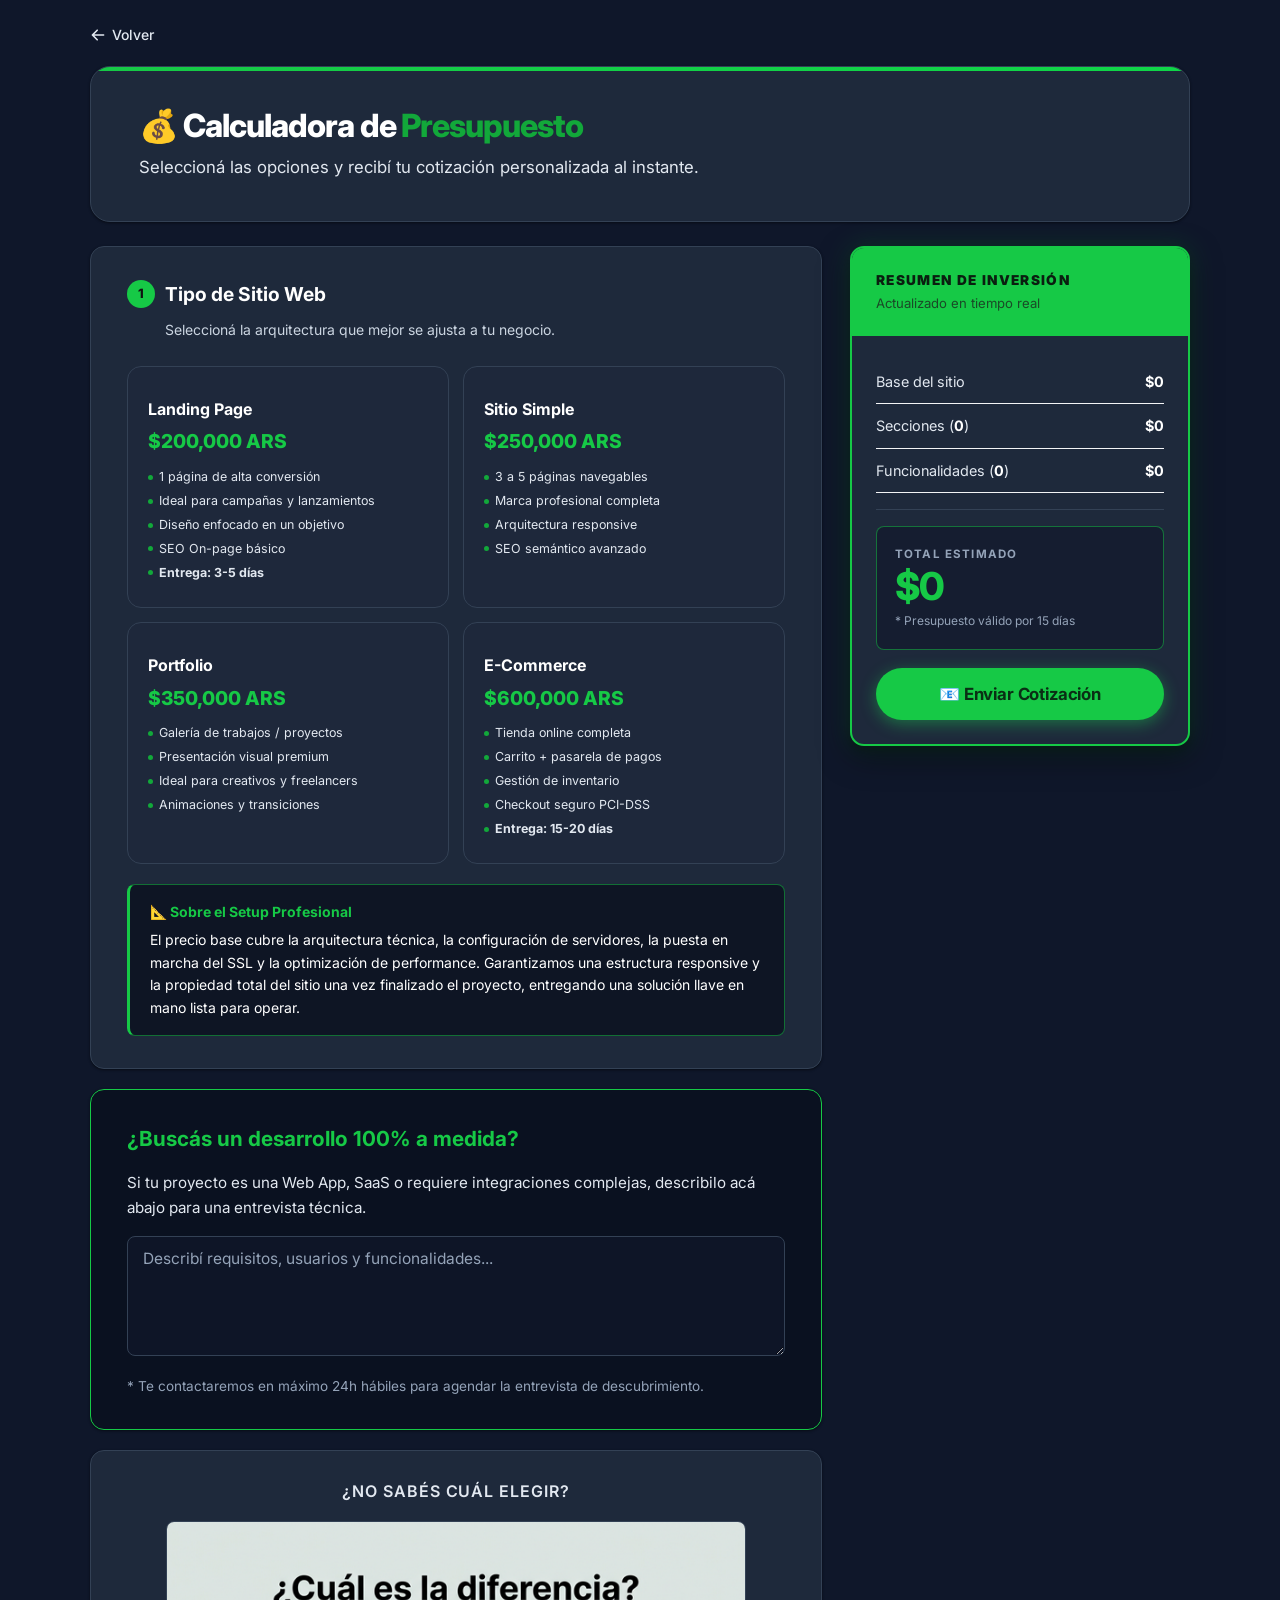
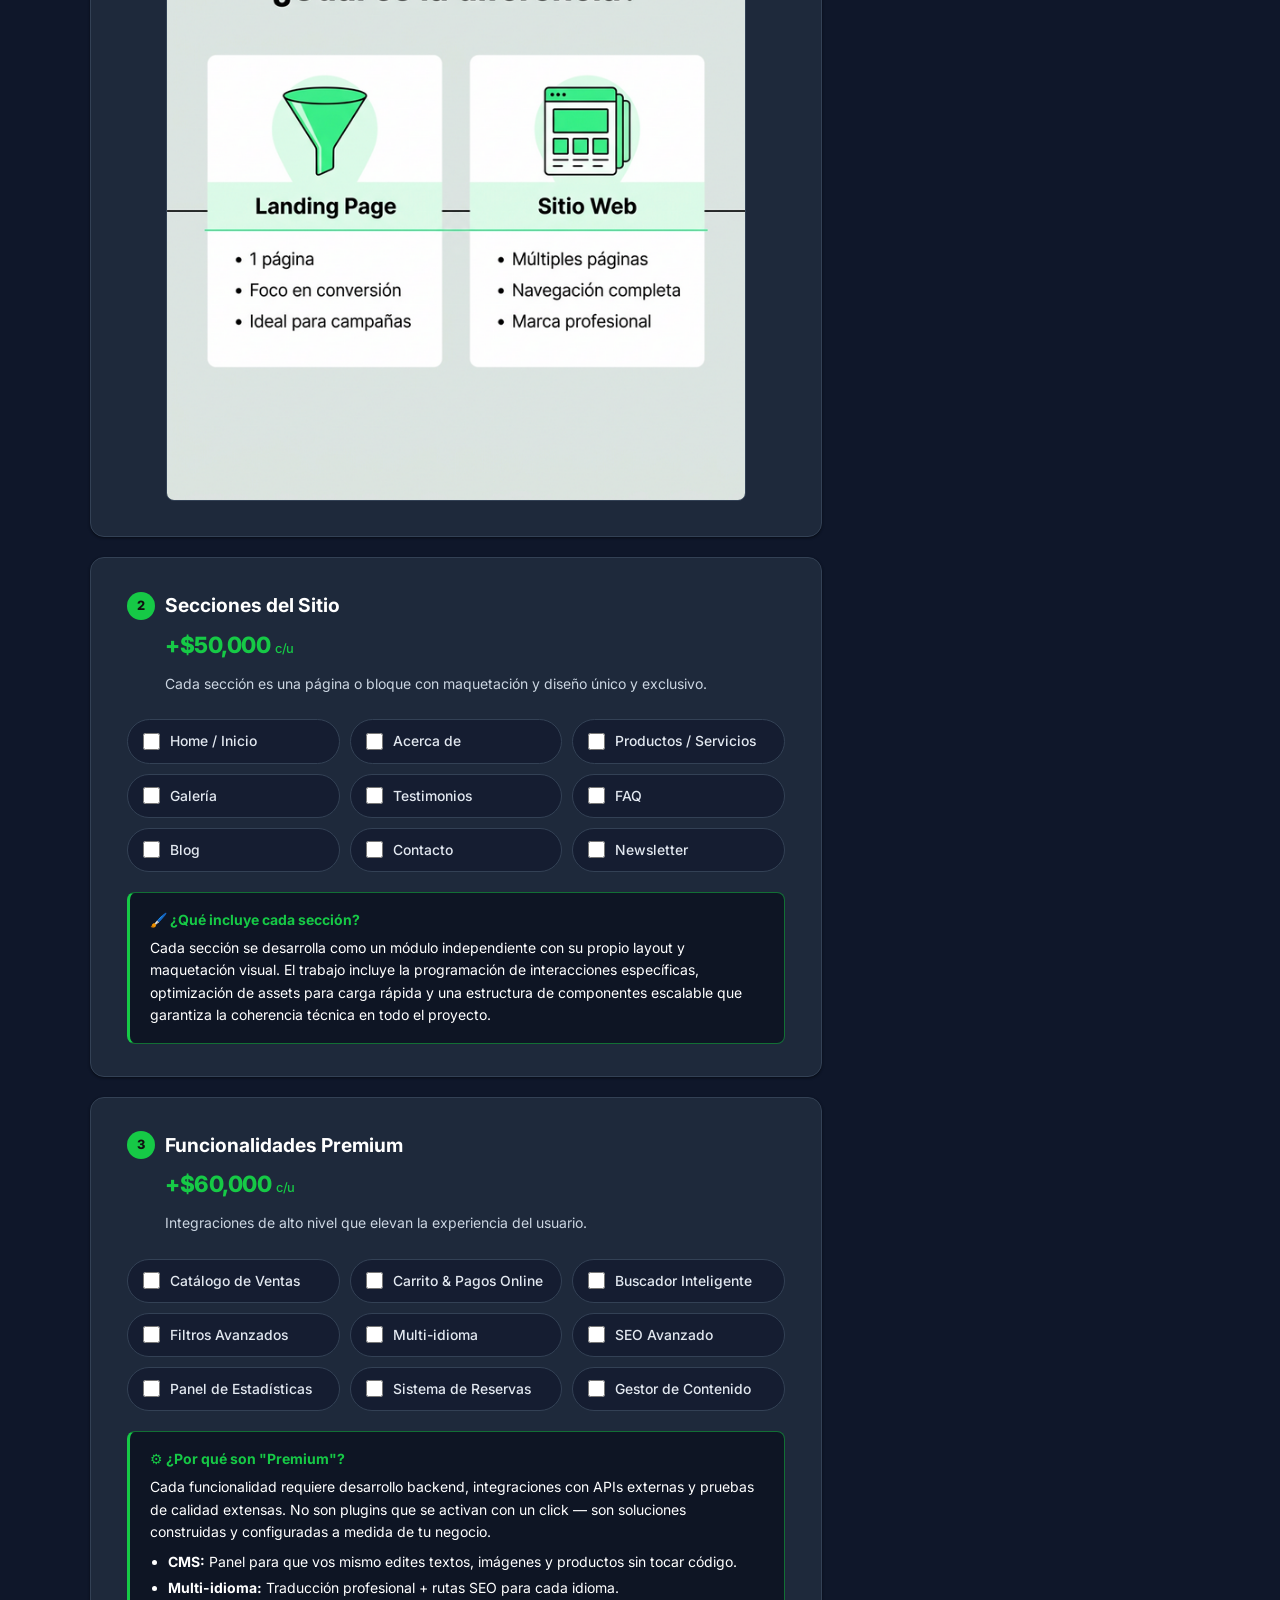
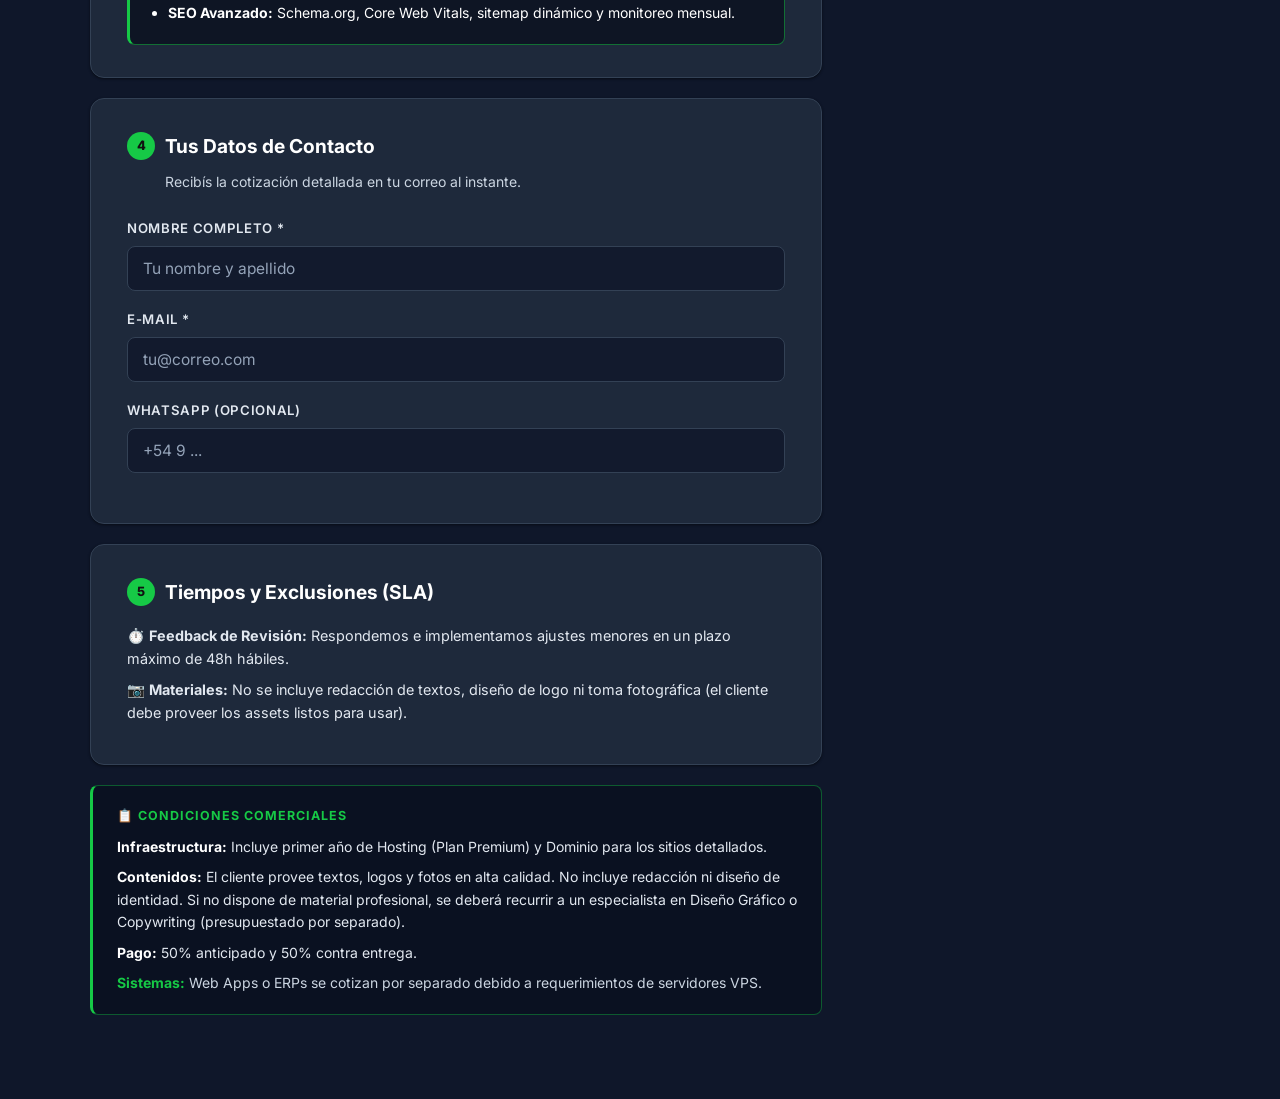
==== presupuestador/index.html @ 70f23b3e "docs: complete technical documentation v2.2.0 - Golden Template Ready" ====
<!DOCTYPE html>
<html lang="es">

<head>
    <meta charset="UTF-8">
    <meta name="viewport" content="width=device-width, initial-scale=1.0">
    <title>Generador de Presupuestos | Sitio Web Profesional</title>
    <meta name="description" content="Obtené una cotización instantánea y transparente para tu sitio web profesional.">
    <!-- Google Fonts: Inter -->
    <link
        href="https://fonts.googleapis.com/css2?family=Inter:ital,wght@0,300;0,400;0,500;0,600;0,700;0,800;1,400&display=swap"
        rel="stylesheet" />
    <style>
        /* ══════════════════════════════════════════
           RESET & VARIABLES
        ══════════════════════════════════════════ */
        *,
        *::before,
        *::after {
            margin: 0;
            padding: 0;
            box-sizing: border-box;
        }

        :root {
            --bg-page: #0f172a;
            --bg-card: #1e293b;
            --bg-input: #0a1120;
            --accent: #16c946;
            --accent-dark: #12a83a;
            --accent-pale: rgba(22, 201, 70, 0.08);
            --accent-border: rgba(22, 201, 70, 0.5);
            --text-primary: #ffffff;
            --text-secondary: #e2e8f0;
            --text-muted: #94a3b8;
            --border: #334155;
            --border-focus: #16c946;
            --shadow-sm: 0 1px 3px rgba(0, 0, 0, 0.3), 0 1px 2px rgba(0, 0, 0, 0.2);
            --shadow-md: 0 4px 12px rgba(0, 0, 0, 0.4), 0 2px 4px rgba(0, 0, 0, 0.2);
            --shadow-lg: 0 10px 30px rgba(0, 0, 0, 0.5), 0 4px 8px rgba(0, 0, 0, 0.3);
            --radius-sm: 8px;
            --radius-md: 14px;
            --radius-lg: 20px;
            --transition: 0.2s ease;
        }

        /* ══════════════════════════════════════════
           BASE
        ══════════════════════════════════════════ */
        html {
            scroll-behavior: smooth;
        }

        body {
            font-family: 'Inter', system-ui, sans-serif;
            background-color: var(--bg-page);
            color: var(--text-primary);
            line-height: 1.6;
            min-height: 100vh;
            -webkit-font-smoothing: antialiased;
        }

        /* ══════════════════════════════════════════
           LAYOUT — Two-column sticky
        ══════════════════════════════════════════ */
        .page-wrapper {
            max-width: 1140px;
            margin: 0 auto;
            padding: 24px 20px 60px;
        }

        .main-grid {
            display: grid;
            grid-template-columns: 1fr 340px;
            gap: 28px;
            align-items: start;
        }

        .left-col {
            min-width: 0;
        }

        .right-col {
            position: sticky;
            top: 24px;
        }

        /* ══════════════════════════════════════════
           BACK LINK
        ══════════════════════════════════════════ */
        .back-link {
            display: inline-flex;
            align-items: center;
            gap: 6px;
            text-decoration: none;
            color: var(--text-secondary);
            font-size: 0.875rem;
            font-weight: 500;
            margin-bottom: 20px;
            transition: color var(--transition);
        }

        .back-link:hover {
            color: var(--text-primary);
        }

        .back-link svg {
            width: 16px;
            height: 16px;
        }

        /* ══════════════════════════════════════════
           PAGE HEADER
        ══════════════════════════════════════════ */
        .page-header {
            background: var(--bg-card);
            border-radius: var(--radius-lg);
            padding: 40px 48px;
            margin-bottom: 24px;
            box-shadow: var(--shadow-sm);
            border: 1px solid var(--border);
            position: relative;
            overflow: hidden;
        }

        .page-header::before {
            content: '';
            position: absolute;
            top: 0;
            left: 0;
            right: 0;
            height: 4px;
            background: linear-gradient(90deg, var(--accent) 0%, #0fd648 100%);
        }

        .page-header h1 {
            font-size: 2rem;
            font-weight: 800;
            color: var(--text-primary);
            letter-spacing: -0.03em;
            line-height: 1.2;
        }

        .page-header h1 span {
            color: var(--accent-dark);
        }

        .page-header p {
            color: var(--text-secondary);
            font-size: 1.05rem;
            margin-top: 8px;
        }

        /* ══════════════════════════════════════════
           CARDS (sections)
        ══════════════════════════════════════════ */
        .card {
            background: var(--bg-card);
            border-radius: var(--radius-md);
            padding: 32px 36px;
            margin-bottom: 20px;
            box-shadow: var(--shadow-sm);
            border: 1px solid var(--border);
        }

        .card-header {
            margin-bottom: 24px;
        }

        .card-header .step-badge {
            display: inline-flex;
            align-items: center;
            justify-content: center;
            width: 28px;
            height: 28px;
            background: var(--accent);
            color: #111;
            font-size: 0.8rem;
            font-weight: 800;
            border-radius: 50%;
            margin-right: 10px;
            flex-shrink: 0;
        }

        .card-header h2 {
            font-size: 1.2rem;
            font-weight: 700;
            color: #ffffff;
            display: flex;
            align-items: center;
            flex-wrap: wrap;
            gap: 0;
        }

        .card-header .subtitle {
            color: #cbd5e1;
            font-size: 0.875rem;
            margin-top: 10px;
            padding-left: 38px;
            font-style: normal;
        }

        /* Precio separado del h2 */
        .price-tag {
            display: block;
            padding-left: 38px;
            margin-top: 6px;
            margin-bottom: 2px;
            font-size: 1.4rem;
            font-weight: 800;
            color: var(--accent);
            letter-spacing: -0.02em;
        }

        /* ══════════════════════════════════════════
           CLARITY BLOCK (info boxes)
        ══════════════════════════════════════════ */
        .clarity-block {
            background: rgba(10, 17, 32, 0.8);
            border: 1px solid var(--accent-border);
            border-left: 3px solid var(--accent);
            border-radius: var(--radius-sm);
            padding: 16px 20px;
            margin-top: 20px;
            font-size: 0.875rem;
            color: #ffffff;
        }

        .clarity-block strong {
            color: var(--accent);
            display: block;
            margin-bottom: 6px;
            font-weight: 700;
        }

        .clarity-block ul {
            margin-top: 8px;
            padding-left: 18px;
        }

        .clarity-block ul li {
            margin-bottom: 3px;
            color: #ffffff;
        }

        .clarity-block ul li strong {
            color: #ffffff;
            display: inline;
        }

        /* ══════════════════════════════════════════
           OPTION CARDS — Tipo de sitio
        ══════════════════════════════════════════ */

        /* Hidden <select> still exists for JS compatibility */
        #tipo_sitio {
            display: none;
        }

        .option-cards-grid {
            display: grid;
            grid-template-columns: repeat(2, 1fr);
            gap: 14px;
        }

        .option-card {
            position: relative;
            border: 1.5px solid var(--border);
            border-radius: var(--radius-md);
            padding: 20px;
            cursor: pointer;
            transition: border-color var(--transition), box-shadow var(--transition), background var(--transition);
            background: rgba(30, 41, 59, 0.8);
            user-select: none;
        }

        .option-card:hover {
            border-color: var(--accent-dark);
            box-shadow: var(--shadow-md);
        }

        .option-card.selected {
            border-color: var(--accent);
            background: var(--accent-pale);
            box-shadow: 0 0 0 4px rgba(27, 250, 87, 0.1);
        }

        .option-card.selected .option-card__check {
            opacity: 1;
            transform: scale(1);
        }

        .option-card__check {
            position: absolute;
            top: 12px;
            right: 12px;
            width: 22px;
            height: 22px;
            background: var(--accent);
            border-radius: 50%;
            display: flex;
            align-items: center;
            justify-content: center;
            opacity: 0;
            transform: scale(0.6);
            transition: opacity var(--transition), transform var(--transition);
        }

        .option-card__check svg {
            width: 13px;
            height: 13px;
            color: #111;
        }

        .option-card__icon {
            font-size: 2rem;
            margin-bottom: 10px;
            line-height: 1;
        }

        .option-card__name {
            font-size: 1rem;
            font-weight: 700;
            color: #ffffff;
            margin-bottom: 4px;
        }

        .option-card__price {
            font-size: 1.2rem;
            font-weight: 800;
            color: var(--accent);
            margin-bottom: 10px;
        }

        .option-card__features {
            list-style: none;
            padding: 0;
        }

        .option-card__features li {
            font-size: 0.78rem;
            color: #e2e8f0;
            display: flex;
            align-items: center;
            gap: 6px;
            margin-bottom: 4px;
        }

        .option-card__features li::before {
            content: '';
            display: inline-block;
            width: 5px;
            height: 5px;
            background: var(--accent-dark);
            border-radius: 50%;
            flex-shrink: 0;
        }

        /* ══════════════════════════════════════════
           DIAGRAM IMAGE
        ══════════════════════════════════════════ */
        .diagram-block {
            background: var(--bg-card);
            border-radius: var(--radius-md);
            padding: 28px 36px;
            margin-bottom: 20px;
            box-shadow: var(--shadow-sm);
            border: 1px solid var(--border);
            text-align: center;
        }

        .diagram-block h3 {
            font-size: 1rem;
            font-weight: 600;
            color: var(--text-secondary);
            text-transform: uppercase;
            letter-spacing: 0.06em;
            margin-bottom: 16px;
        }

        .diagram-block img {
            width: 100%;
            max-width: 580px;
            border-radius: var(--radius-sm);
            border: 1px solid var(--border);
        }

        /* ══════════════════════════════════════════
           PILL CHECKBOXES
        ══════════════════════════════════════════ */
        .pill-grid {
            display: grid;
            grid-template-columns: repeat(3, 1fr);
            gap: 10px;
        }

        .pill-item {
            display: flex;
            align-items: center;
            gap: 10px;
            padding: 12px 15px;
            border: 1.5px solid var(--border);
            border-radius: 50px;
            cursor: pointer;
            transition: border-color var(--transition), background var(--transition), box-shadow var(--transition);
            background: rgba(15, 23, 42, 0.6);
            user-select: none;
        }

        .pill-item:hover {
            border-color: var(--accent-dark);
        }

        .pill-item input[type="checkbox"] {
            width: 17px;
            height: 17px;
            accent-color: var(--accent-dark);
            cursor: pointer;
            flex-shrink: 0;
        }

        .pill-item span {
            font-size: 0.87rem;
            font-weight: 500;
            color: #e2e8f0;
            line-height: 1.3;
        }

        /* Checked state — fluor fill, dark text for contrast */
        .pill-item:has(input:checked) {
            background: var(--accent);
            border-color: var(--accent-dark);
            box-shadow: 0 2px 8px rgba(27, 250, 87, 0.35);
        }

        .pill-item:has(input:checked) span {
            color: #0f172a;
            font-weight: 700;
        }

        /* ══════════════════════════════════════════
           CONTACT FORM
        ══════════════════════════════════════════ */
        .form-group {
            margin-bottom: 18px;
        }

        .form-group label {
            display: block;
            font-size: 0.825rem;
            font-weight: 600;
            color: var(--text-secondary);
            text-transform: uppercase;
            letter-spacing: 0.05em;
            margin-bottom: 7px;
        }

        .form-group input,
        .form-group textarea {
            width: 100%;
            padding: 12px 15px;
            border: 1.5px solid var(--border);
            border-radius: var(--radius-sm);
            font-size: 0.97rem;
            font-family: inherit;
            background: rgba(15, 23, 42, 0.8);
            color: var(--text-primary);
            transition: border-color var(--transition), box-shadow var(--transition);
        }

        .form-group input::placeholder,
        .form-group textarea::placeholder {
            color: var(--text-muted);
        }

        .form-group input:focus,
        .form-group textarea:focus {
            outline: none;
            border-color: var(--border-focus);
            box-shadow: 0 0 0 3px rgba(27, 250, 87, 0.15);
        }

        /* ══════════════════════════════════════════
           INFO BOX — Condiciones comerciales
        ══════════════════════════════════════════ */
        .info-box {
            background: rgba(10, 17, 32, 0.85);
            border: 1px solid rgba(22, 201, 70, 0.4);
            border-left: 3px solid var(--accent);
            border-radius: var(--radius-sm);
            padding: 20px 24px;
            margin-bottom: 24px;
        }

        .info-box__title {
            font-size: 0.78rem;
            font-weight: 700;
            text-transform: uppercase;
            letter-spacing: 0.08em;
            color: var(--accent);
            margin-bottom: 10px;
        }

        .info-box p {
            font-size: 0.875rem;
            color: #e2e8f0;
            line-height: 1.6;
            margin-bottom: 8px;
        }

        .info-box p:last-child {
            margin-bottom: 0;
        }

        .info-box strong {
            color: #ffffff;
        }

        /* ══════════════════════════════════════════
           SUBMIT BUTTON
        ══════════════════════════════════════════ */
        .btn-submit {
            background: var(--accent);
            color: #0a2e14;
            border: none;
            padding: 16px 44px;
            margin: 18px 0 0 0;
            width: 100%;
            justify-content: center;
            font-size: 1.05rem;
            font-weight: 700;
            border-radius: 50px;
            cursor: pointer;
            transition: background var(--transition), transform var(--transition), box-shadow var(--transition);
            display: inline-flex;
            align-items: center;
            gap: 10px;
            font-family: inherit;
            box-shadow: 0 4px 16px rgba(27, 250, 87, 0.35);
            letter-spacing: -0.01em;
        }

        .btn-submit:hover {
            background: var(--accent-dark);
            transform: translateY(-2px);
            box-shadow: 0 8px 24px rgba(27, 250, 87, 0.45);
        }

        .btn-submit:disabled {
            opacity: 0.55;
            cursor: not-allowed;
            transform: none;
        }

        /* ══════════════════════════════════════════
           SPINNER
        ══════════════════════════════════════════ */
        .spinner {
            border: 3px solid rgba(0, 0, 0, 0.08);
            border-top: 3px solid var(--accent-dark);
            border-radius: 50%;
            width: 34px;
            height: 34px;
            animation: spin 0.75s linear infinite;
            margin: 18px auto;
        }

        @keyframes spin {
            to {
                transform: rotate(360deg);
            }
        }

        #loading-spinner {
            text-align: center;
            margin-top: 16px;
            display: none;
        }

        #loading-spinner p {
            color: var(--accent-dark);
            font-weight: 600;
            font-size: 0.9rem;
            margin-top: 8px;
        }

        /* ══════════════════════════════════════════
           STICKY BUDGET SIDEBAR
        ══════════════════════════════════════════ */
        .presupuesto-card {
            background: var(--bg-card);
            border-radius: var(--radius-md);
            border: 2px solid var(--accent);
            box-shadow: 0 0 24px rgba(27, 250, 87, 0.15), var(--shadow-lg);
            overflow: hidden;
        }

        .presupuesto-card__header {
            background: var(--accent);
            padding: 22px 24px;
        }

        .presupuesto-card__header h3 {
            font-size: 0.85rem;
            font-weight: 900;
            text-transform: uppercase;
            letter-spacing: 0.1em;
            color: #0a1f10;
            margin-bottom: 2px;
        }

        .presupuesto-card__header p {
            font-size: 0.82rem;
            color: #1a4a27;
        }

        .presupuesto-card__body {
            padding: 24px;
        }

        .p-row {
            display: flex;
            justify-content: space-between;
            align-items: center;
            padding: 10px 0;
            border-bottom: 1px solid #f3f4f6;
            font-size: 0.9rem;
        }

        .p-row:last-child {
            border-bottom: none;
        }

        .p-row span:first-child {
            color: var(--text-secondary);
        }

        .p-row .value,
        .p-row span:last-child {
            font-weight: 700;
            color: #ffffff;
        }

        .p-separator {
            height: 1px;
            background: var(--border);
            margin: 16px 0;
        }

        /* IVA / subtotal rows — secondary */
        .p-row.secondary {
            opacity: 0.65;
            font-size: 0.82rem;
        }

        /* Total */
        .p-total {
            margin-top: 16px;
            padding: 18px;
            background: rgba(15, 23, 42, 0.6);
            border-radius: var(--radius-sm);
            border: 1.5px solid var(--accent-border);
        }

        .p-total__label {
            font-size: 0.72rem;
            font-weight: 700;
            text-transform: uppercase;
            letter-spacing: 0.1em;
            color: var(--text-muted);
            margin-bottom: 4px;
        }

        .p-total__amount {
            font-size: 2.4rem;
            font-weight: 800;
            color: var(--accent);
            letter-spacing: -0.04em;
            line-height: 1;
        }

        .p-total__amount #total {
            font-size: inherit;
            font-weight: inherit;
            color: inherit;
        }

        .p-total__note {
            font-size: 0.75rem;
            color: var(--text-muted);
            margin-top: 6px;
        }

        /* ══════════════════════════════════════════
           RESPONSIVE
        ══════════════════════════════════════════ */
        @media (max-width: 900px) {
            .main-grid {
                grid-template-columns: 1fr;
            }

            .right-col {
                position: static;
            }
        }

        @media (max-width: 640px) {
            .option-cards-grid {
                grid-template-columns: 1fr;
            }

            .pill-grid {
                grid-template-columns: repeat(2, 1fr);
            }

            .page-header {
                padding: 28px 24px;
            }

            .card {
                padding: 24px 20px;
            }
        }

        @media (max-width: 400px) {
            .pill-grid {
                grid-template-columns: 1fr;
            }
        }
    </style>
</head>

<body>
    <div class="page-wrapper">
        <!-- BACK LINK -->
        <a href="../" class="back-link">
            <svg xmlns="http://www.w3.org/2000/svg" viewBox="0 0 20 20" fill="currentColor">
                <path fill-rule="evenodd"
                    d="M9.707 16.707a1 1 0 01-1.414 0l-6-6a1 1 0 010-1.414l6-6a1 1 0 011.414 1.414L5.414 9H17a1 1 0 110 2H5.414l4.293 4.293a1 1 0 010 1.414z"
                    clip-rule="evenodd" />
            </svg>
            Volver
        </a>

        <!-- PAGE HEADER -->
        <div class="page-header">
            <h1>💰 Calculadora de <span>Presupuesto</span></h1>
            <p>Seleccioná las opciones y recibí tu cotización personalizada al instante.</p>
        </div>

        <div class="main-grid">
            <!-- ══ LEFT COLUMN ══ -->
            <div class="left-col">
                <form id="presupuesto-form">

                    <!-- ─── 1. TIPO DE SITIO ─── -->
                    <div class="card">
                        <div class="card-header">
                            <h2><span class="step-badge">1</span>Tipo de Sitio Web</h2>
                            <p class="subtitle">Seleccioná la arquitectura que mejor se ajusta a tu negocio.</p>
                        </div>

                        <!-- Hidden <select> keep JS working -->
                        <select id="tipo_sitio" name="tipo_sitio" required aria-hidden="true" tabindex="-1"
                            onchange="updatePresupuesto()">
                            <option value=""></option>
                            <option value="landing">Landing Page</option>
                            <option value="simple">Sitio Simple</option>
                            <option value="portfolio">Portfolio</option>
                            <option value="ecommerce">E-Commerce</option>
                        </select>

                        <!-- Visual Option Cards -->
                        <div class="option-cards-grid">

                            <div class="option-card" data-value="landing" onclick="selectOptionCard(this)">
                                <div class="option-card__check">
                                    <svg xmlns="http://www.w3.org/2000/svg" viewBox="0 0 20 20" fill="currentColor">
                                        <path fill-rule="evenodd"
                                            d="M16.707 5.293a1 1 0 00-1.414 0L8 12.586 4.707 9.293a1 1 0 00-1.414 1.414l4 4a1 1 0 001.414 0l8-8a1 1 0 000-1.414z"
                                            clip-rule="evenodd" />
                                    </svg>
                                </div>
                                <div class="option-card__icon"></div>
                                <div class="option-card__name">Landing Page</div>
                                <div class="option-card__price">$200,000 ARS</div>
                                <ul class="option-card__features">
                                    <li>1 página de alta conversión</li>
                                    <li>Ideal para campañas y lanzamientos</li>
                                    <li>Diseño enfocado en un objetivo</li>
                                    <li>SEO On-page básico</li>
                                    <li><strong>Entrega: 3-5 días</strong></li>
                                </ul>
                            </div>

                            <div class="option-card" data-value="simple" onclick="selectOptionCard(this)">
                                <div class="option-card__check">
                                    <svg xmlns="http://www.w3.org/2000/svg" viewBox="0 0 20 20" fill="currentColor">
                                        <path fill-rule="evenodd"
                                            d="M16.707 5.293a1 1 0 00-1.414 0L8 12.586 4.707 9.293a1 1 0 00-1.414 1.414l4 4a1 1 0 001.414 0l8-8a1 1 0 000-1.414z"
                                            clip-rule="evenodd" />
                                    </svg>
                                </div>
                                <div class="option-card__icon"></div>
                                <div class="option-card__name">Sitio Simple</div>
                                <div class="option-card__price">$250,000 ARS</div>
                                <ul class="option-card__features">
                                    <li>3 a 5 páginas navegables</li>
                                    <li>Marca profesional completa</li>
                                    <li>Arquitectura responsive</li>
                                    <li>SEO semántico avanzado</li>
                                </ul>
                            </div>

                            <div class="option-card" data-value="portfolio" onclick="selectOptionCard(this)">
                                <div class="option-card__check">
                                    <svg xmlns="http://www.w3.org/2000/svg" viewBox="0 0 20 20" fill="currentColor">
                                        <path fill-rule="evenodd"
                                            d="M16.707 5.293a1 1 0 00-1.414 0L8 12.586 4.707 9.293a1 1 0 00-1.414 1.414l4 4a1 1 0 001.414 0l8-8a1 1 0 000-1.414z"
                                            clip-rule="evenodd" />
                                    </svg>
                                </div>
                                <div class="option-card__icon"></div>
                                <div class="option-card__name">Portfolio</div>
                                <div class="option-card__price">$350,000 ARS</div>
                                <ul class="option-card__features">
                                    <li>Galería de trabajos / proyectos</li>
                                    <li>Presentación visual premium</li>
                                    <li>Ideal para creativos y freelancers</li>
                                    <li>Animaciones y transiciones</li>
                                </ul>
                            </div>

                            <div class="option-card" data-value="ecommerce" onclick="selectOptionCard(this)">
                                <div class="option-card__check">
                                    <svg xmlns="http://www.w3.org/2000/svg" viewBox="0 0 20 20" fill="currentColor">
                                        <path fill-rule="evenodd"
                                            d="M16.707 5.293a1 1 0 00-1.414 0L8 12.586 4.707 9.293a1 1 0 00-1.414 1.414l4 4a1 1 0 001.414 0l8-8a1 1 0 000-1.414z"
                                            clip-rule="evenodd" />
                                    </svg>
                                </div>
                                <div class="option-card__icon"></div>
                                <div class="option-card__name">E-Commerce</div>
                                <div class="option-card__price">$600,000 ARS</div>
                                <ul class="option-card__features">
                                    <li>Tienda online completa</li>
                                    <li>Carrito + pasarela de pagos</li>
                                    <li>Gestión de inventario</li>
                                    <li>Checkout seguro PCI-DSS</li>
                                    <li><strong>Entrega: 15-20 días</strong></li>
                                </ul>
                            </div>

                        </div>

                        <div class="clarity-block">
                            <strong>📐 Sobre el Setup Profesional</strong>
                            El precio base cubre la arquitectura técnica, la configuración de servidores, la puesta en
                            marcha del SSL y la optimización de performance. Garantizamos una estructura responsive y la
                            propiedad total del sitio una vez finalizado el proyecto, entregando una solución llave en
                            mano lista para operar.
                        </div>
                    </div>

                    <!-- ─── BANNER CUSTOM PROJECT ─── -->
                    <div class="card" style="border-color: var(--accent); background: #0a1120;"
                        id="custom-project-card">
                        <div class="card-header" style="margin-bottom: 16px;">
                            <h2 style="color: var(--accent); font-size: 1.3rem;">¿Buscás un desarrollo 100% a medida?
                            </h2>
                        </div>
                        <p style="font-size: 0.95rem; color: #e2e8f0; margin-bottom: 16px;">
                            Si tu proyecto es una Web App, SaaS o requiere integraciones complejas, describilo acá abajo
                            para una entrevista técnica.
                        </p>
                        <div class="form-group" style="margin-bottom: 12px;">
                            <textarea id="custom-project-desc" name="custom_project_desc"
                                placeholder="Describí requisitos, usuarios y funcionalidades..."
                                style="min-height: 120px;" oninput="updatePresupuesto()"></textarea>
                        </div>
                        <p style="font-size: 0.85rem; color: var(--text-muted); margin-bottom: 0;">
                            * Te contactaremos en máximo 24h hábiles para agendar la entrevista de descubrimiento.
                        </p>
                    </div>

                    <!-- ─── DIAGRAMA ─── -->
                    <div class="diagram-block">
                        <h3>¿No sabés cuál elegir?</h3>
                        <img src="sitio-web-vs-landing.png" alt="Comparativa: Landing Page vs Sitio Web" loading="lazy">
                    </div>

                    <!-- ─── 2. SECCIONES ─── -->
                    <div class="card" id="step-2-card" style="transition: opacity 0.3s, filter 0.3s;">
                        <div class="card-header">
                            <h2><span class="step-badge">2</span>Secciones del Sitio</h2>
                            <span class="price-tag">+$50,000 <small
                                    style="font-size:0.8rem;font-weight:500;">c/u</small></span>
                            <p class="subtitle">Cada sección es una página o bloque con maquetación y diseño único y
                                exclusivo.</p>
                        </div>

                        <div class="pill-grid">
                            <label class="pill-item checkbox-item"><input type="checkbox" name="sections" value="hero"
                                    onchange="updatePresupuesto()"><span>Home / Inicio</span></label>
                            <label class="pill-item checkbox-item"><input type="checkbox" name="sections" value="about"
                                    onchange="updatePresupuesto()"><span>Acerca de</span></label>
                            <label class="pill-item checkbox-item"><input type="checkbox" name="sections"
                                    value="products" onchange="updatePresupuesto()"><span>Productos /
                                    Servicios</span></label>
                            <label class="pill-item checkbox-item"><input type="checkbox" name="sections"
                                    value="gallery" onchange="updatePresupuesto()"><span>Galería</span></label>
                            <label class="pill-item checkbox-item"><input type="checkbox" name="sections"
                                    value="testimonials" onchange="updatePresupuesto()"><span>Testimonios</span></label>
                            <label class="pill-item checkbox-item"><input type="checkbox" name="sections" value="faq"
                                    onchange="updatePresupuesto()"><span>FAQ</span></label>
                            <label class="pill-item checkbox-item"><input type="checkbox" name="sections" value="blog"
                                    onchange="updatePresupuesto()"><span>Blog</span></label>
                            <label class="pill-item checkbox-item"><input type="checkbox" name="sections"
                                    value="contact" onchange="updatePresupuesto()"><span>Contacto</span></label>
                            <label class="pill-item checkbox-item"><input type="checkbox" name="sections"
                                    value="newsletter" onchange="updatePresupuesto()"><span>Newsletter</span></label>
                        </div>

                        <div class="clarity-block">
                            <strong>🖌️ ¿Qué incluye cada sección?</strong>
                            Cada sección se desarrolla como un módulo independiente con su propio layout y maquetación
                            visual. El trabajo incluye la programación de interacciones específicas, optimización de
                            assets para carga rápida y una estructura de componentes escalable que garantiza la
                            coherencia técnica en todo el proyecto.
                        </div>
                    </div>

                    <!-- ─── 3. FUNCIONALIDADES ─── -->
                    <div class="card" id="step-3-card" style="transition: opacity 0.3s, filter 0.3s;">
                        <div class="card-header">
                            <h2><span class="step-badge">3</span>Funcionalidades Premium</h2>
                            <span class="price-tag">+$60,000 <small
                                    style="font-size:0.8rem;font-weight:500;">c/u</small></span>
                            <p class="subtitle">Integraciones de alto nivel que elevan la experiencia del usuario.</p>
                        </div>

                        <div class="pill-grid">
                            <label class="pill-item checkbox-item"><input type="checkbox" name="features"
                                    value="tiendanube" onchange="updatePresupuesto()"><span>Catálogo de
                                    Ventas</span></label>
                            <label class="pill-item checkbox-item"><input type="checkbox" name="features" value="cart"
                                    onchange="updatePresupuesto()"><span>Carrito & Pagos Online</span></label>
                            <label class="pill-item checkbox-item"><input type="checkbox" name="features" value="search"
                                    onchange="updatePresupuesto()"><span>Buscador Inteligente</span></label>
                            <label class="pill-item checkbox-item"><input type="checkbox" name="features"
                                    value="filters" onchange="updatePresupuesto()"><span>Filtros
                                    Avanzados</span></label>
                            <label class="pill-item checkbox-item"><input type="checkbox" name="features"
                                    value="multilingual"
                                    onchange="updatePresupuesto()"><span>Multi-idioma</span></label>
                            <label class="pill-item checkbox-item"><input type="checkbox" name="features" value="seo"
                                    onchange="updatePresupuesto()"><span>SEO Avanzado</span></label>
                            <label class="pill-item checkbox-item"><input type="checkbox" name="features"
                                    value="analytics" onchange="updatePresupuesto()"><span>Panel de
                                    Estadísticas</span></label>
                            <label class="pill-item checkbox-item"><input type="checkbox" name="features"
                                    value="booking" onchange="updatePresupuesto()"><span>Sistema de
                                    Reservas</span></label>
                            <label class="pill-item checkbox-item"><input type="checkbox" name="features" value="cms"
                                    onchange="updatePresupuesto()"><span>Gestor de Contenido</span></label>
                        </div>

                        <div class="clarity-block">
                            <strong>⚙️ ¿Por qué son "Premium"?</strong>
                            Cada funcionalidad requiere desarrollo backend, integraciones con APIs externas y pruebas de
                            calidad extensas. No son plugins que se activan con un click — son soluciones construidas y
                            configuradas a medida de tu negocio.
                            <ul>
                                <li><strong>CMS:</strong> Panel para que vos mismo edites textos, imágenes y productos
                                    sin tocar código.</li>
                                <li><strong>Multi-idioma:</strong> Traducción profesional + rutas SEO para cada idioma.
                                </li>
                                <li><strong>SEO Avanzado:</strong> Schema.org, Core Web Vitals, sitemap dinámico y
                                    monitoreo mensual.</li>
                            </ul>
                        </div>
                    </div>

                    <!-- FACTURACIÓN (hidden, JS compatibility) -->
                    <section style="display: none;">
                        <div>
                            <label>
                                <input type="checkbox" id="factura-iva" name="factura_iva"
                                    onchange="updatePresupuesto()">
                                ¿Necesitas factura con IVA?
                            </label>
                        </div>
                    </section>

                    <!-- ─── 4. CONTACTO ─── -->
                    <div class="card">
                        <div class="card-header">
                            <h2><span class="step-badge">4</span>Tus Datos de Contacto</h2>
                            <p class="subtitle">Recibís la cotización detallada en tu correo al instante.</p>
                        </div>

                        <div class="form-group">
                            <label for="nombre">Nombre Completo *</label>
                            <input type="text" id="nombre" name="nombre" placeholder="Tu nombre y apellido" required>
                        </div>

                        <div class="form-group">
                            <label for="email">E-mail *</label>
                            <input type="email" id="email" name="email" placeholder="tu@correo.com" required>
                        </div>

                        <div class="form-group">
                            <label for="telefono">WhatsApp (Opcional)</label>
                            <input type="tel" id="telefono" name="telefono" placeholder="+54 9 ...">
                        </div>
                    </div>

                    <!-- ─── 5. SLA & CONDICIONES ─── -->
                    <div class="card">
                        <div class="card-header" style="margin-bottom: 16px;">
                            <h2><span class="step-badge">5</span>Tiempos y Exclusiones (SLA)</h2>
                        </div>
                        <ul style="list-style: none; padding-left: 0; color: #e2e8f0; font-size: 0.9rem;">
                            <li style="margin-bottom: 8px;">⏱️ <strong>Feedback de Revisión:</strong> Respondemos e
                                implementamos ajustes menores en un plazo máximo de 48h hábiles.</li>
                            <li style="margin-bottom: 8px;">📷 <strong>Materiales:</strong> No se incluye redacción de
                                textos, diseño de logo ni toma fotográfica (el cliente debe proveer los assets listos
                                para usar).</li>
                        </ul>
                    </div>

                    <!-- CONDICIONES COMERCIALES -->
                    <div class="info-box">
                        <div class="info-box__title">📋 Condiciones Comerciales</div>
                        <p>
                            <strong>Infraestructura:</strong> Incluye primer año de Hosting (Plan Premium) y Dominio
                            para los sitios detallados.
                        </p>
                        <p>
                            <strong>Contenidos:</strong> El cliente provee textos, logos y fotos en alta calidad. No
                            incluye redacción ni diseño de identidad. Si no dispone de material profesional, se deberá
                            recurrir a un especialista en Diseño Gráfico o Copywriting (presupuestado por separado).
                        </p>
                        <p>
                            <strong>Pago:</strong> 50% anticipado y 50% contra entrega.
                        </p>
                        <p style="color: #cbd5e1;">
                            <strong style="color: #16c946;">Sistemas:</strong> Web Apps o ERPs se cotizan por separado
                            debido a requerimientos de servidores VPS.
                        </p>
                    </div>



                    <div id="loading-spinner">
                        <div class="spinner"></div>
                        <p>Procesando cotización...</p>
                    </div>

                </form>
            </div><!-- /left-col -->

            <!-- ══ RIGHT COLUMN — STICKY SIDEBAR ══ -->
            <div class="right-col">
                <section class="presupuesto-card">
                    <div class="presupuesto-card__header">
                        <h3>Resumen de Inversión</h3>
                        <p>Actualizado en tiempo real</p>
                    </div>

                    <div class="presupuesto-card__body">

                        <div class="p-row">
                            <span>Base del sitio</span>
                            <span class="value" id="precio-base">$0</span>
                        </div>

                        <div class="p-row">
                            <span>Secciones (<span id="count-sections">0</span>)</span>
                            <span class="value" id="precio-secciones">$0</span>
                        </div>

                        <div class="p-row">
                            <span>Funcionalidades (<span id="count-features">0</span>)</span>
                            <span class="value" id="precio-features">$0</span>
                        </div>

                        <div class="p-separator"></div>

                        <!-- Secondary rows: kept for JS but visually subdued -->
                        <div class="p-row secondary" style="display:none;">
                            <span>Subtotal</span>
                            <span class="value" id="subtotal">$0</span>
                        </div>

                        <div class="p-row secondary" id="iva-line" style="display:none;">
                            <span>IVA (21%)</span>
                            <strong id="impuesto">$0</strong>
                        </div>

                        <div class="p-total">
                            <div class="p-total__label">Total Estimado</div>
                            <div class="p-total__amount"><strong id="total">$0</strong></div>
                            <div class="p-total__note">* Presupuesto válido por 15 días</div>
                        </div>

                        <!-- SUBMIT -->
                        <button type="button" id="submit-btn" onclick="submitForm()" class="btn-submit">
                            📧 Enviar Cotización
                        </button>

                    </div>
                </section>
            </div><!-- /right-col -->

        </div><!-- /main-grid -->
    </div><!-- /page-wrapper -->

    <!-- SCRIPTS CORE -->
    <script src="../js/main.js"></script>
    <script src="../js/calculator.js"></script>
    <script src="../js/form-handler.js"></script>
    <script src="../js/email-handler.js"></script>

    <script>
        /**
         * selectOptionCard(card)
         * ─────────────────────────────────────────────────────────
         * Se ejecuta al hacer clic en una Option Card visual
         * (Landing Page, Sitio Simple, Portfolio, E-Commerce).
         *
         * Responsabilidades:
         *  1. Quita la clase .selected de todas las tarjetas.
         *  2. Marca la tarjeta clickeada como .selected.
         *  3. Sincroniza el valor con el <select id="tipo_sitio">
         *     oculto que la lógica de JS (main.js / calculator.js)
         *     escucha para recalcular el presupuesto.
         *  4. Dispara un evento 'change' manual para que los
         *     listeners del select (updatePresupuesto) se activen.
         *
         * @param {HTMLElement} card - El elemento .option-card clickeado.
         */
        function selectOptionCard(card) {
            // Limpiar textarea custom si tiene contenido (modo exclusivo)
            const customDesc = document.getElementById('custom-project-desc');
            if (customDesc && customDesc.value.trim().length > 0) {
                customDesc.value = '';
                console.log('[OptionCard] Textarea custom limpiado (exclusividad de modos)');
            }

            // Quitar estado seleccionado de todas las tarjetas
            document.querySelectorAll('.option-card').forEach(c => c.classList.remove('selected'));

            // Marcar la tarjeta clickeada
            card.classList.add('selected');

            // Sincronizar con el <select> oculto que maneja el JS de cálculo
            const select = document.getElementById('tipo_sitio');
            select.value = card.dataset.value;

            // Disparar el evento change para que calculator.js recalcule
            select.dispatchEvent(new Event('change'));

            console.log('[OptionCard] Tipo de sitio seleccionado:', card.dataset.value);
        }

        /**
         * DOMContentLoaded — Inicialización de tarjetas
         * ─────────────────────────────────────────────────────────
         * Se ejecuta una vez que el DOM está completamente cargado.
         * Si el <select id="tipo_sitio"> ya tiene un valor pre-cargado
         * (por ejemplo, si el navegador restauró el estado del formulario),
         * encuentra la Option Card correspondiente y le aplica .selected
         * para mantener la UI sincronizada con el estado del formulario.
         */
        document.addEventListener('DOMContentLoaded', () => {
            const val = document.getElementById('tipo_sitio').value;
            if (val) {
                const card = document.querySelector(`.option-card[data-value="${val}"]`);
                if (card) card.classList.add('selected');
            }
        });
    </script>

</body>

</html>
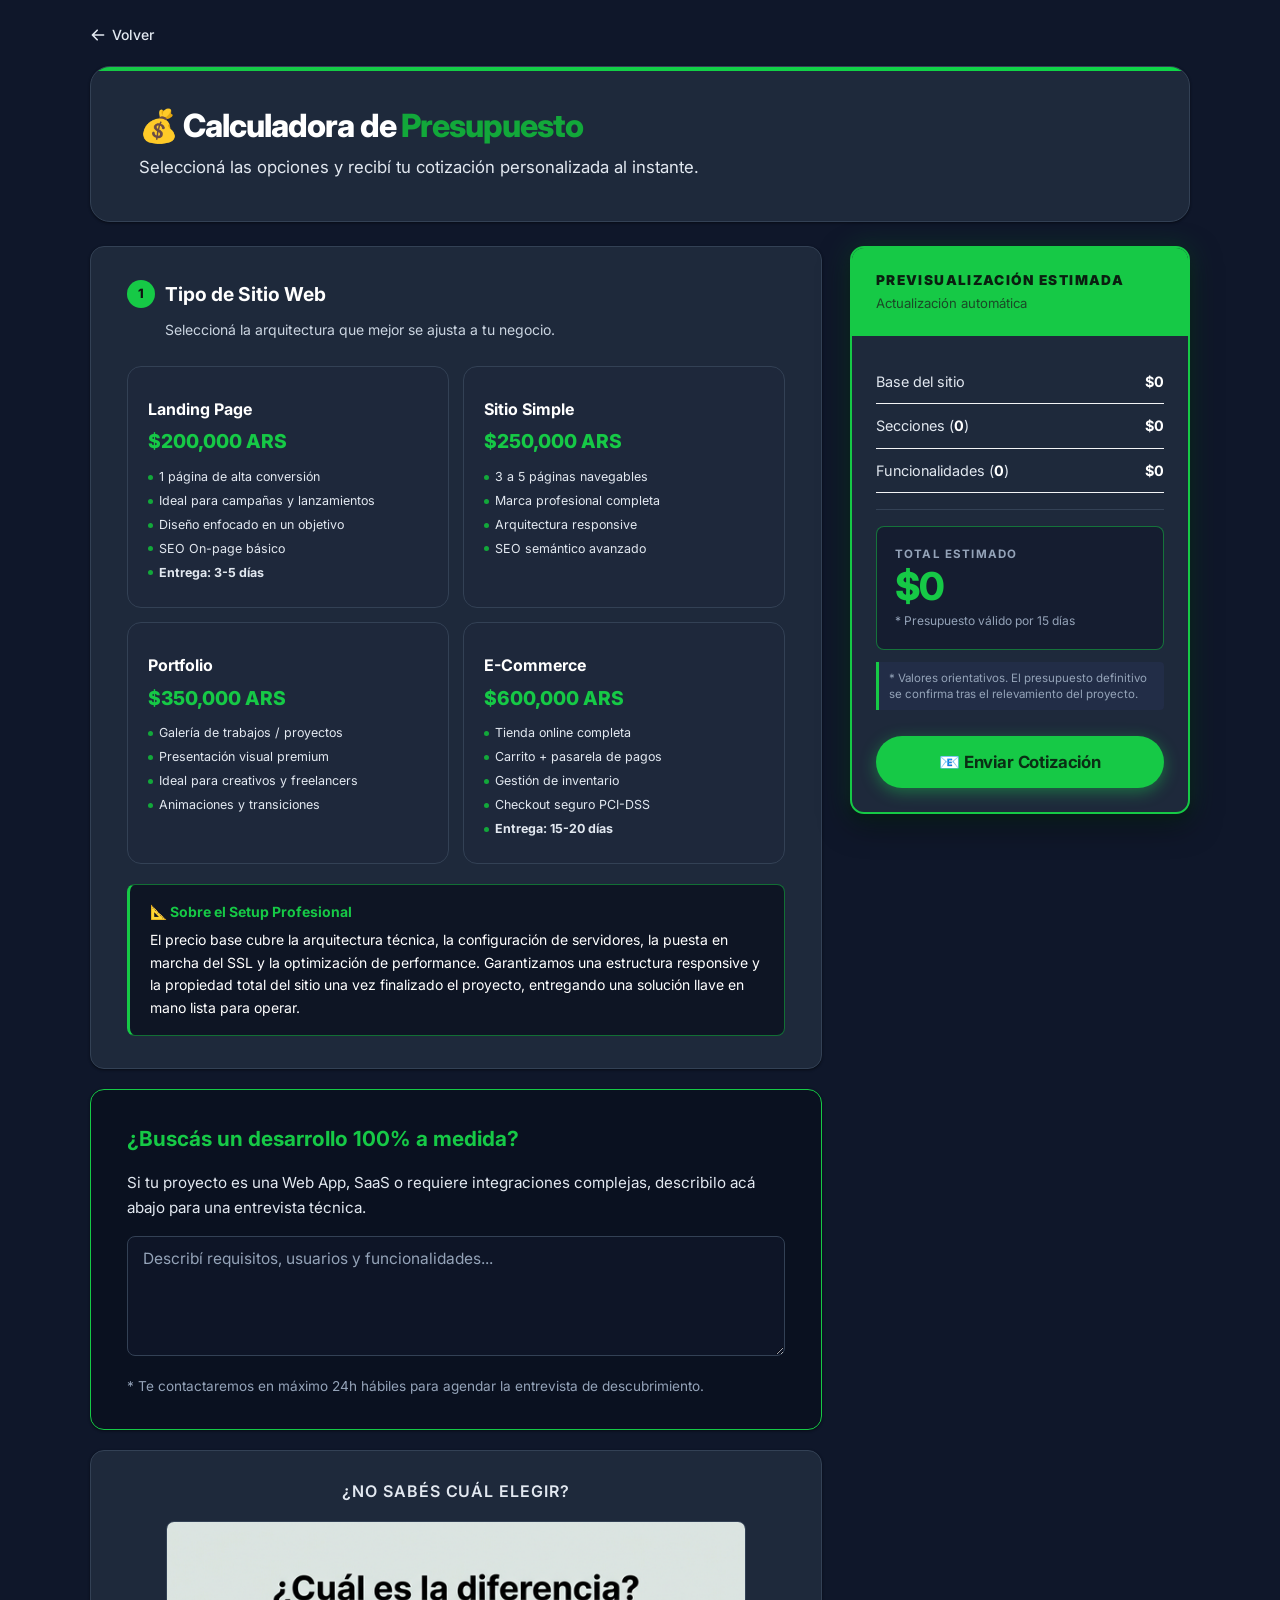
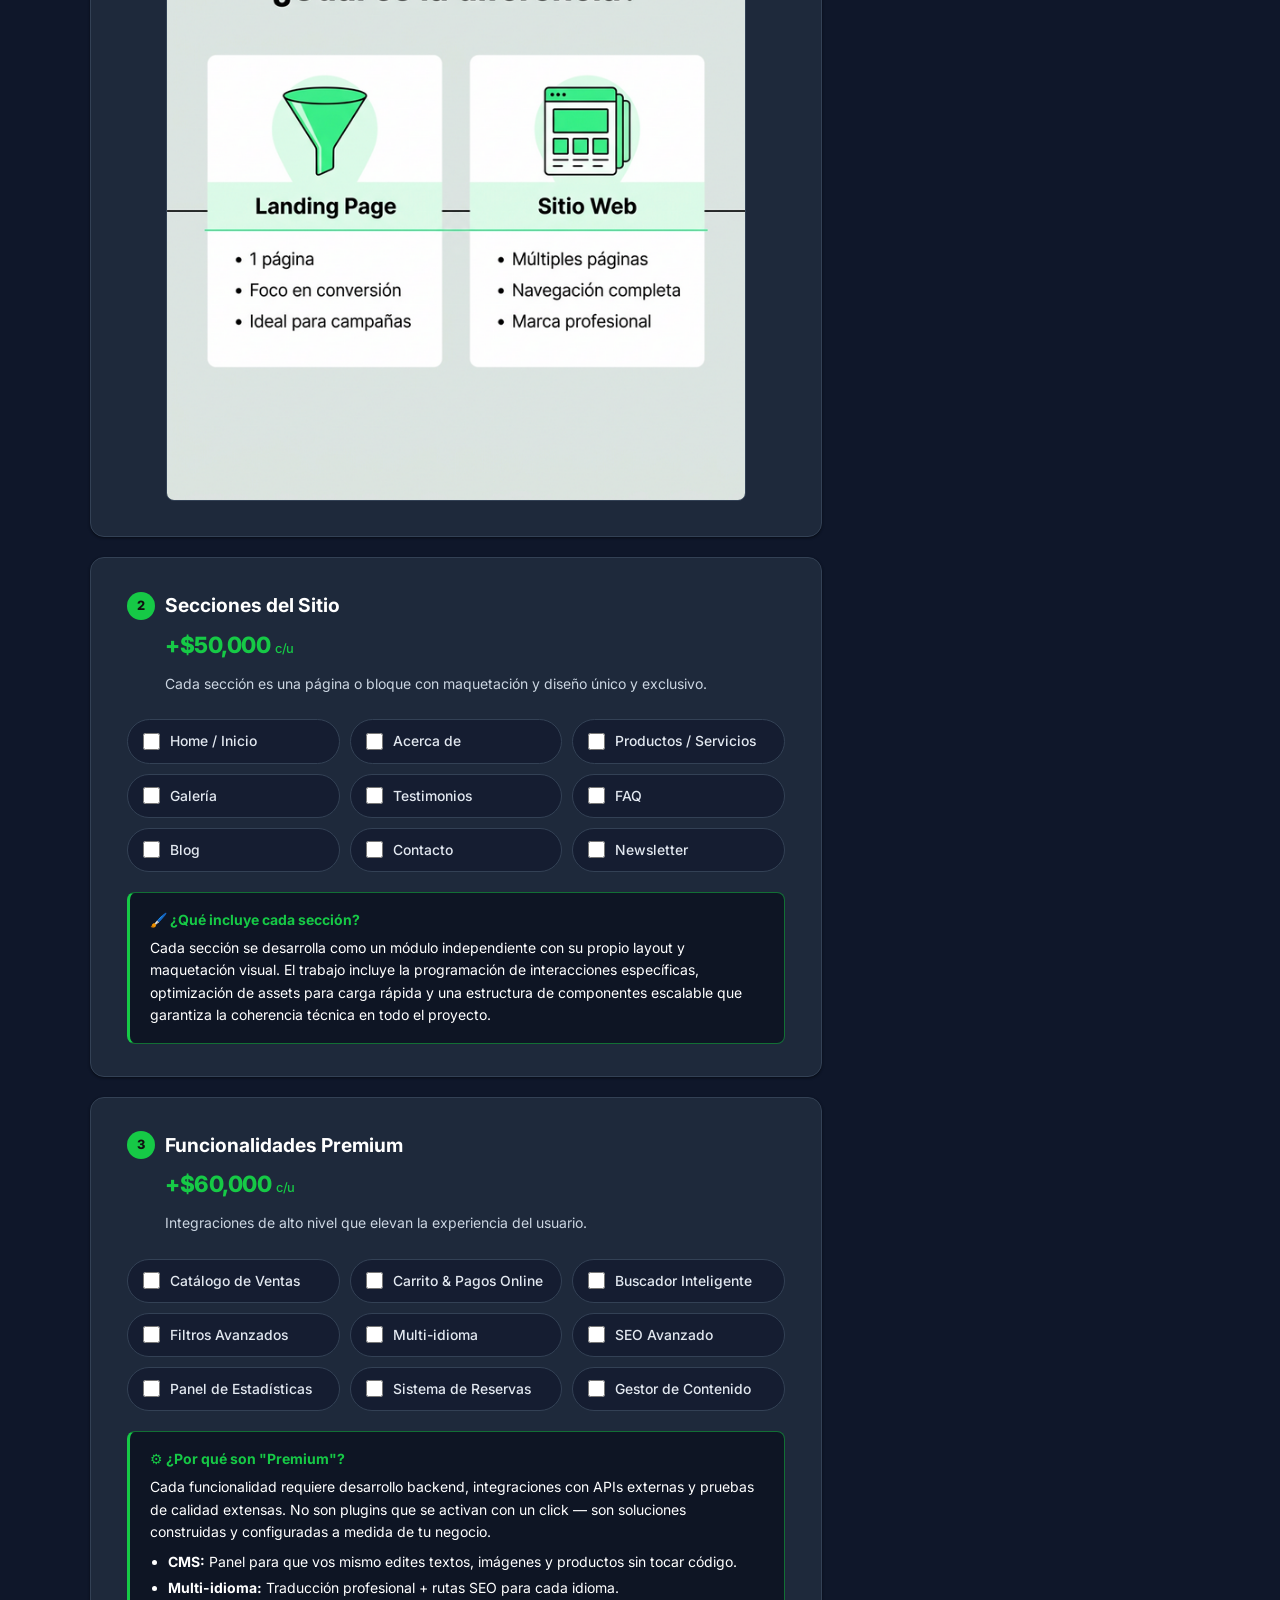
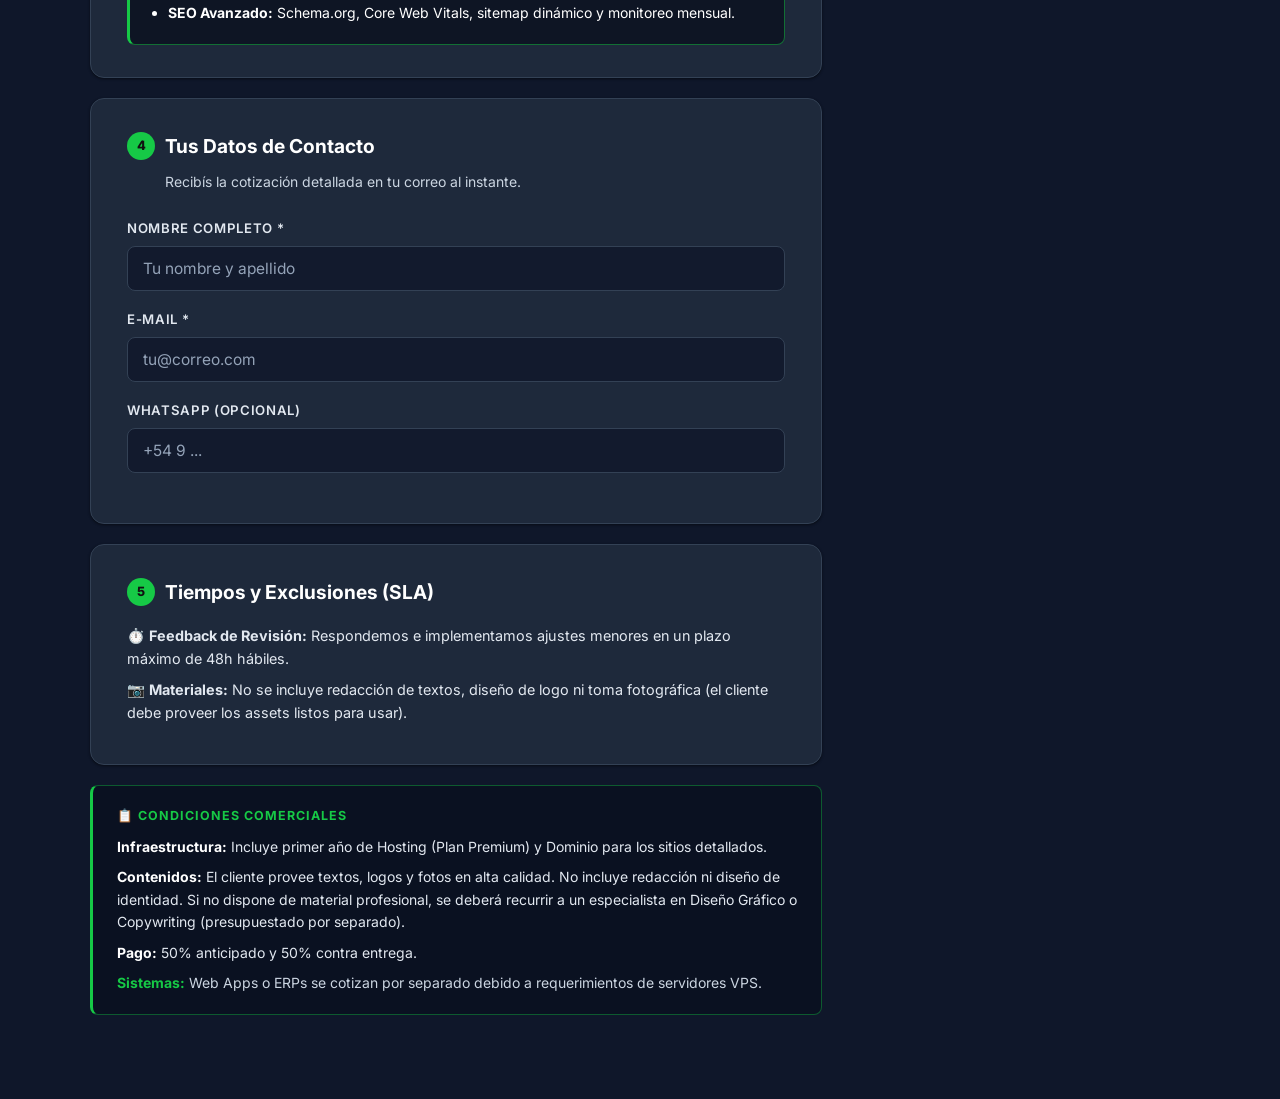
==== commit 22b62333: "feat(ui): fix real-time sensation and cleanup legacy root" ====
--- a/presupuestador/index.html
+++ b/presupuestador/index.html
@@ -689,6 +689,17 @@
             font-size: 0.75rem;
             color: var(--text-muted);
             margin-top: 6px;
+        }
+
+        .presupuesto-disclaimer {
+            font-size: 0.72rem;
+            color: var(--text-muted);
+            line-height: 1.4;
+            margin: 12px 0 8px;
+            padding: 8px 10px;
+            border-left: 3px solid var(--accent, #6c63ff);
+            background: rgba(108,99,255,0.06);
+            border-radius: 0 4px 4px 0;
         }
 
         /* ══════════════════════════════════════════
@@ -1064,8 +1075,8 @@
             <div class="right-col">
                 <section class="presupuesto-card">
                     <div class="presupuesto-card__header">
-                        <h3>Resumen de Inversión</h3>
-                        <p>Actualizado en tiempo real</p>
+                        <h3>Previsualización Estimada</h3>
+                        <p>Actualización automática</p>
                     </div>
 
                     <div class="presupuesto-card__body">
@@ -1104,6 +1115,8 @@
                             <div class="p-total__note">* Presupuesto válido por 15 días</div>
                         </div>
 
+                        <p class="presupuesto-disclaimer">* Valores orientativos. El presupuesto definitivo se confirma tras el relevamiento del proyecto.</p>
+
                         <!-- SUBMIT -->
                         <button type="button" id="submit-btn" onclick="submitForm()" class="btn-submit">
                             📧 Enviar Cotización
@@ -1117,10 +1130,10 @@
     </div><!-- /page-wrapper -->
 
     <!-- SCRIPTS CORE -->
-    <script src="../js/main.js"></script>
-    <script src="../js/calculator.js"></script>
-    <script src="../js/form-handler.js"></script>
-    <script src="../js/email-handler.js"></script>
+    <script src="./js/main.js"></script>
+    <script src="./js/calculator.js"></script>
+    <script src="./js/form-handler.js"></script>
+    <script src="./js/email-handler.js"></script>
 
     <script>
         /**
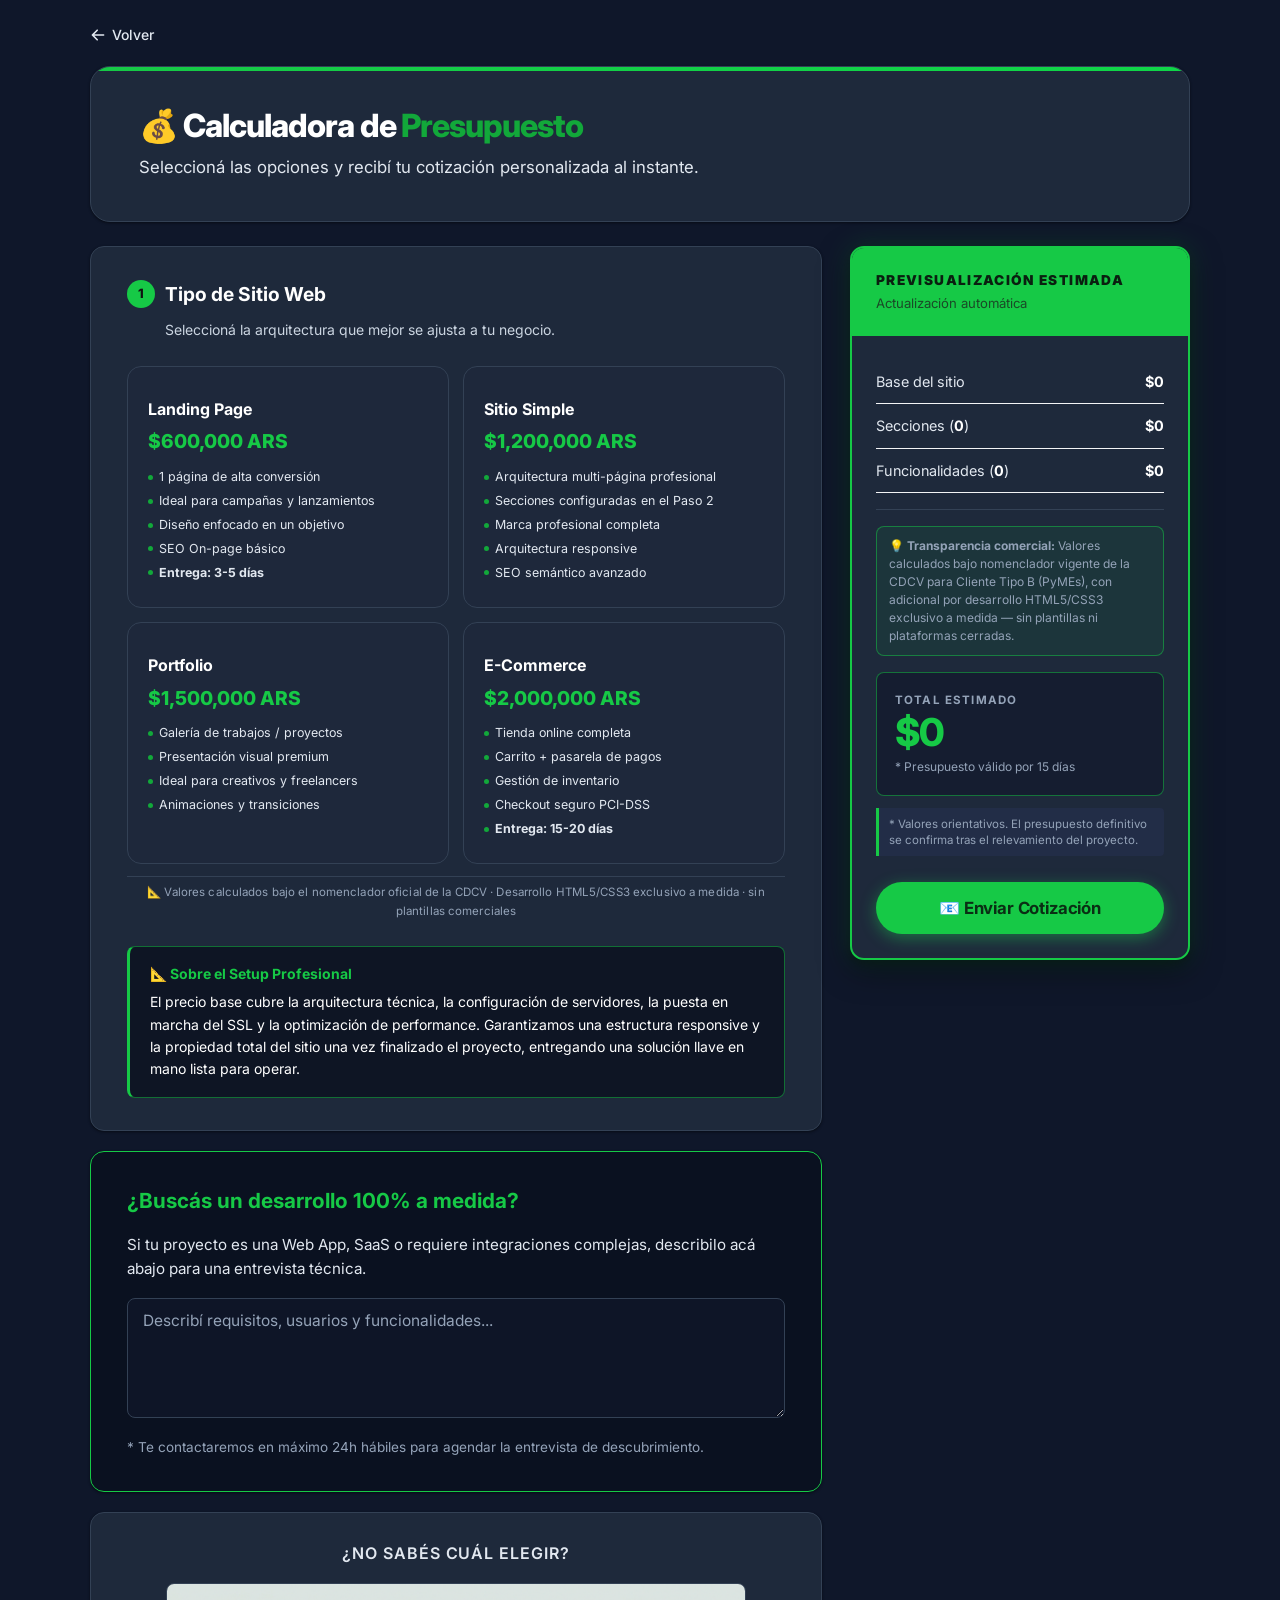
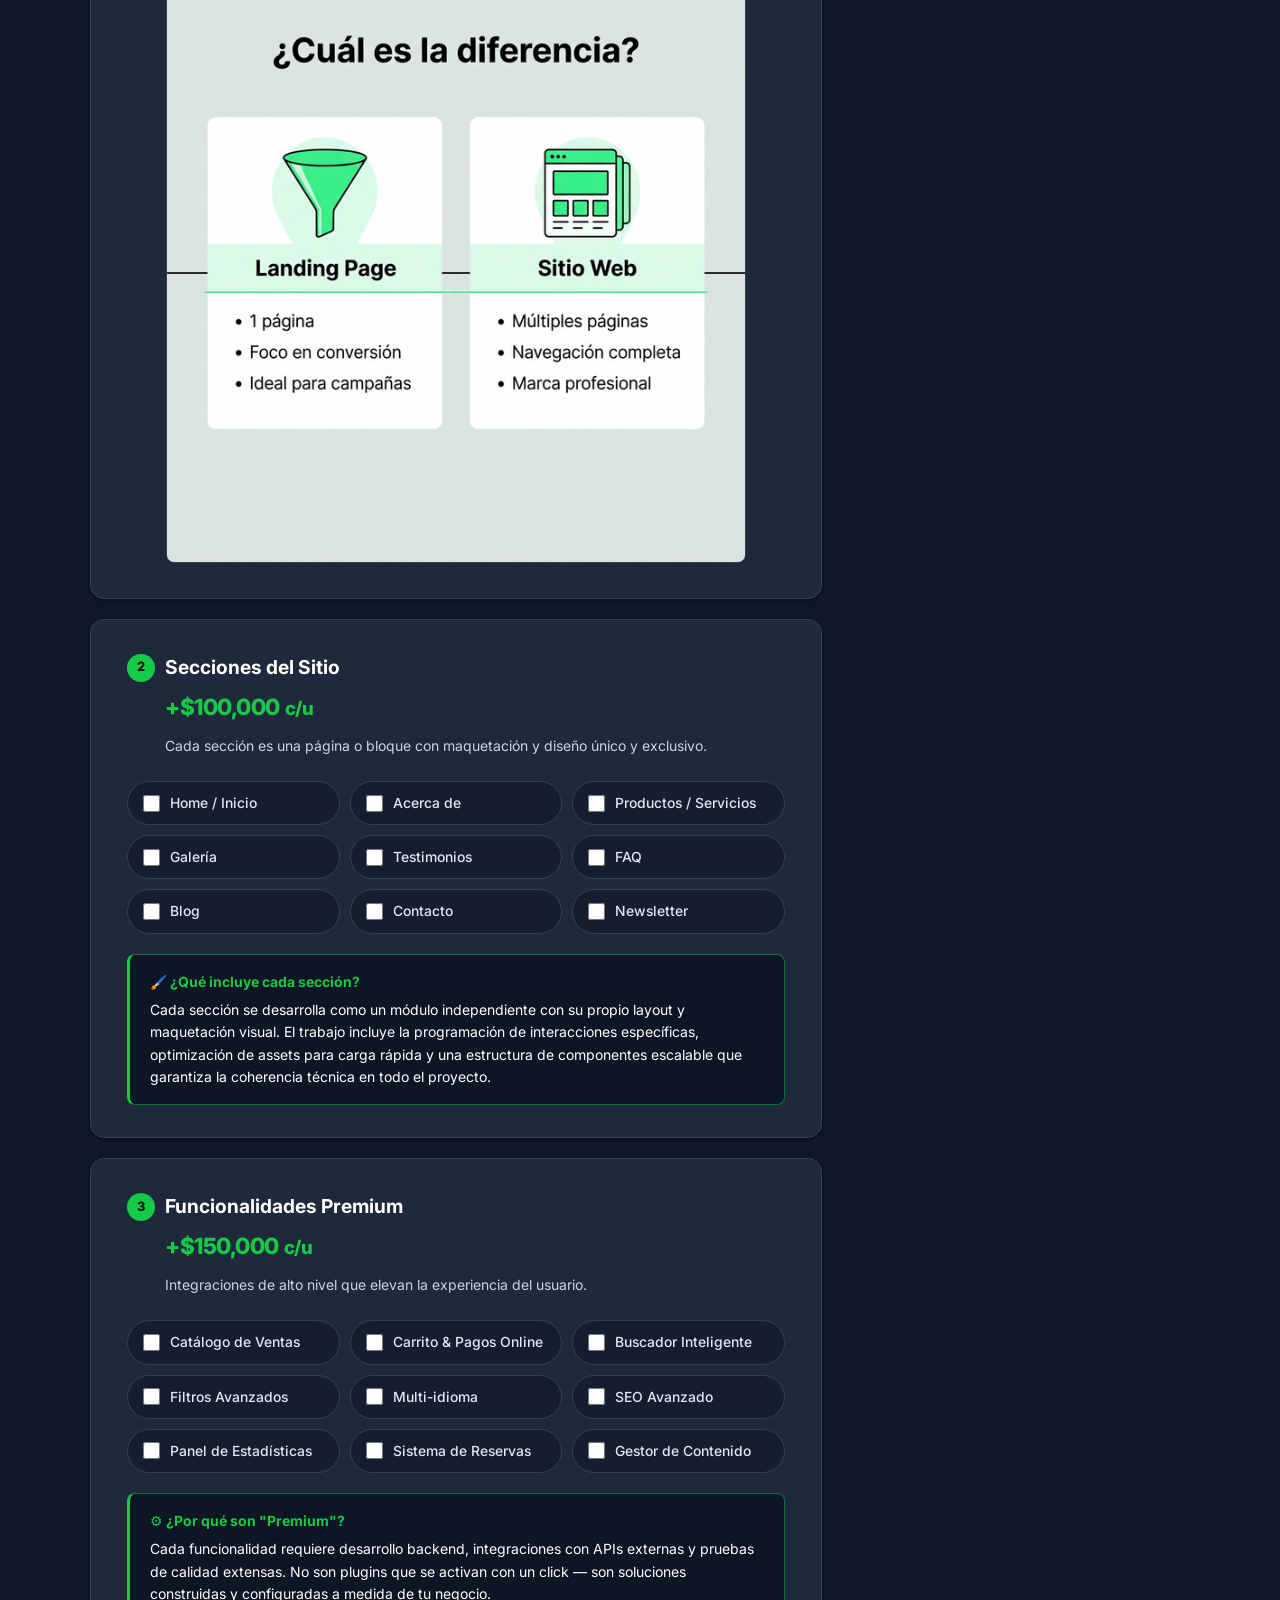
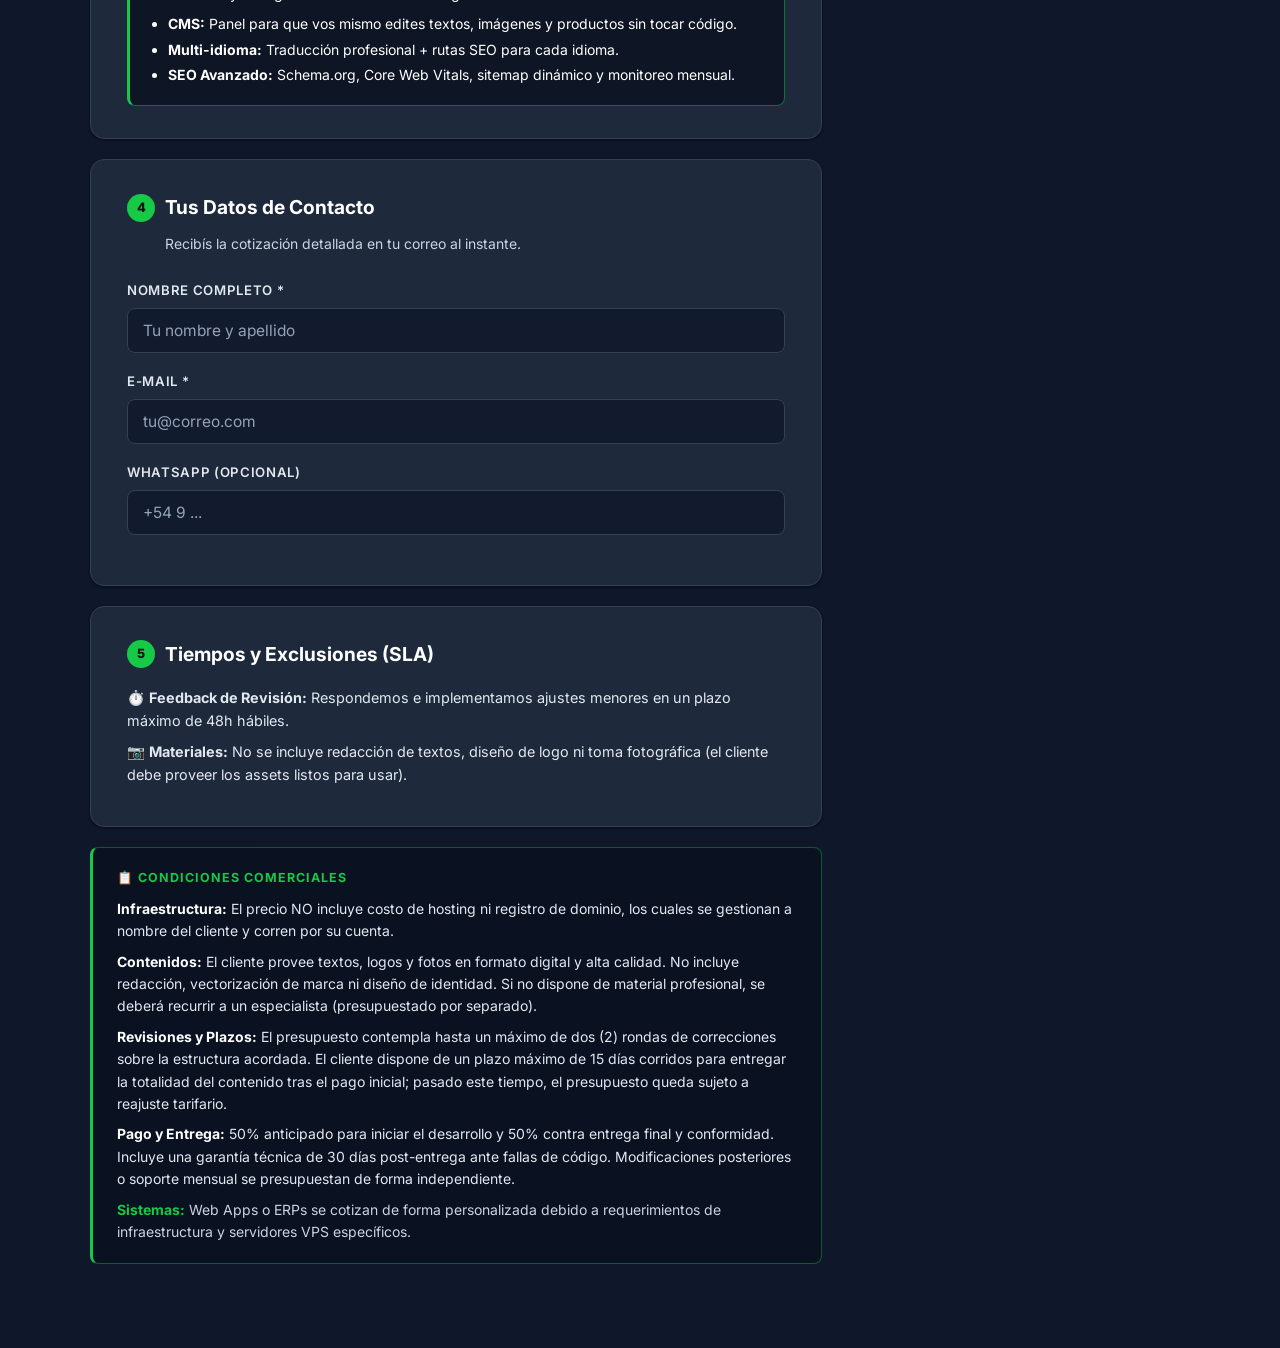
==== commit fda9699a: "feat(pricing): actualizar tarifario a valores CDCV + stack a medida - Precios base: landing 600k, si" ====
--- a/presupuestador/index.html
+++ b/presupuestador/index.html
@@ -4,741 +4,54 @@
 <head>
     <meta charset="UTF-8">
     <meta name="viewport" content="width=device-width, initial-scale=1.0">
-    <title>Generador de Presupuestos | Sitio Web Profesional</title>
-    <meta name="description" content="Obtené una cotización instantánea y transparente para tu sitio web profesional.">
+    <title>Cotizador de Sitios Web en ARS | Precios Transparentes — ONGEVAG</title>
+    <meta name="description" content="Calculá el costo de tu sitio web en Argentina. Presupuesto online instantáneo en pesos para landing pages, portfolios, tiendas online y web apps. Sin compromiso.">
+    <meta name="robots" content="index, follow">
+    <meta name="author" content="ONGEVAG">
+    <meta name="geo.region" content="AR-S">
+    <link rel="canonical" href="https://ongevag.com/presupuestador/">
+
+    <!-- Open Graph -->
+    <meta property="og:title" content="Cotizador de Sitios Web en ARS — ONGEVAG">
+    <meta property="og:description" content="Calculá el precio de tu sitio web en segundos. Presupuesto online en pesos argentinos para PyMEs.">
+    <meta property="og:type" content="website">
+    <meta property="og:url" content="https://ongevag.com/presupuestador/">
+    <meta property="og:locale" content="es_AR">
+
+    <!-- Schema.org: WebApplication -->
+    <script type="application/ld+json">
+    {
+      "@context": "https://schema.org",
+      "@type": "WebApplication",
+      "name": "Cotizador de Sitios Web — ONGEVAG",
+      "description": "Herramienta de presupuestación online para sitios web en Argentina. Precios en ARS para landing pages, portfolios, tiendas online y web apps.",
+      "url": "https://ongevag.com/presupuestador/",
+      "applicationCategory": "BusinessApplication",
+      "operatingSystem": "Web",
+      "offers": {
+        "@type": "AggregateOffer",
+        "priceCurrency": "ARS",
+        "offerCount": "4",
+        "lowPrice": "600000",
+        "highPrice": "2000000"
+      },
+      "provider": {
+        "@type": "Organization",
+        "name": "ONGEVAG",
+        "url": "https://ongevag.com"
+      },
+      "areaServed": {
+        "@type": "Country",
+        "name": "Argentina"
+      }
+    }
+    </script>
+
+    <link rel="stylesheet" href="./css/style.css">
     <!-- Google Fonts: Inter -->
     <link
         href="https://fonts.googleapis.com/css2?family=Inter:ital,wght@0,300;0,400;0,500;0,600;0,700;0,800;1,400&display=swap"
         rel="stylesheet" />
-    <style>
-        /* ══════════════════════════════════════════
-           RESET & VARIABLES
-        ══════════════════════════════════════════ */
-        *,
-        *::before,
-        *::after {
-            margin: 0;
-            padding: 0;
-            box-sizing: border-box;
-        }
-
-        :root {
-            --bg-page: #0f172a;
-            --bg-card: #1e293b;
-            --bg-input: #0a1120;
-            --accent: #16c946;
-            --accent-dark: #12a83a;
-            --accent-pale: rgba(22, 201, 70, 0.08);
-            --accent-border: rgba(22, 201, 70, 0.5);
-            --text-primary: #ffffff;
-            --text-secondary: #e2e8f0;
-            --text-muted: #94a3b8;
-            --border: #334155;
-            --border-focus: #16c946;
-            --shadow-sm: 0 1px 3px rgba(0, 0, 0, 0.3), 0 1px 2px rgba(0, 0, 0, 0.2);
-            --shadow-md: 0 4px 12px rgba(0, 0, 0, 0.4), 0 2px 4px rgba(0, 0, 0, 0.2);
-            --shadow-lg: 0 10px 30px rgba(0, 0, 0, 0.5), 0 4px 8px rgba(0, 0, 0, 0.3);
-            --radius-sm: 8px;
-            --radius-md: 14px;
-            --radius-lg: 20px;
-            --transition: 0.2s ease;
-        }
-
-        /* ══════════════════════════════════════════
-           BASE
-        ══════════════════════════════════════════ */
-        html {
-            scroll-behavior: smooth;
-        }
-
-        body {
-            font-family: 'Inter', system-ui, sans-serif;
-            background-color: var(--bg-page);
-            color: var(--text-primary);
-            line-height: 1.6;
-            min-height: 100vh;
-            -webkit-font-smoothing: antialiased;
-        }
-
-        /* ══════════════════════════════════════════
-           LAYOUT — Two-column sticky
-        ══════════════════════════════════════════ */
-        .page-wrapper {
-            max-width: 1140px;
-            margin: 0 auto;
-            padding: 24px 20px 60px;
-        }
-
-        .main-grid {
-            display: grid;
-            grid-template-columns: 1fr 340px;
-            gap: 28px;
-            align-items: start;
-        }
-
-        .left-col {
-            min-width: 0;
-        }
-
-        .right-col {
-            position: sticky;
-            top: 24px;
-        }
-
-        /* ══════════════════════════════════════════
-           BACK LINK
-        ══════════════════════════════════════════ */
-        .back-link {
-            display: inline-flex;
-            align-items: center;
-            gap: 6px;
-            text-decoration: none;
-            color: var(--text-secondary);
-            font-size: 0.875rem;
-            font-weight: 500;
-            margin-bottom: 20px;
-            transition: color var(--transition);
-        }
-
-        .back-link:hover {
-            color: var(--text-primary);
-        }
-
-        .back-link svg {
-            width: 16px;
-            height: 16px;
-        }
-
-        /* ══════════════════════════════════════════
-           PAGE HEADER
-        ══════════════════════════════════════════ */
-        .page-header {
-            background: var(--bg-card);
-            border-radius: var(--radius-lg);
-            padding: 40px 48px;
-            margin-bottom: 24px;
-            box-shadow: var(--shadow-sm);
-            border: 1px solid var(--border);
-            position: relative;
-            overflow: hidden;
-        }
-
-        .page-header::before {
-            content: '';
-            position: absolute;
-            top: 0;
-            left: 0;
-            right: 0;
-            height: 4px;
-            background: linear-gradient(90deg, var(--accent) 0%, #0fd648 100%);
-        }
-
-        .page-header h1 {
-            font-size: 2rem;
-            font-weight: 800;
-            color: var(--text-primary);
-            letter-spacing: -0.03em;
-            line-height: 1.2;
-        }
-
-        .page-header h1 span {
-            color: var(--accent-dark);
-        }
-
-        .page-header p {
-            color: var(--text-secondary);
-            font-size: 1.05rem;
-            margin-top: 8px;
-        }
-
-        /* ══════════════════════════════════════════
-           CARDS (sections)
-        ══════════════════════════════════════════ */
-        .card {
-            background: var(--bg-card);
-            border-radius: var(--radius-md);
-            padding: 32px 36px;
-            margin-bottom: 20px;
-            box-shadow: var(--shadow-sm);
-            border: 1px solid var(--border);
-        }
-
-        .card-header {
-            margin-bottom: 24px;
-        }
-
-        .card-header .step-badge {
-            display: inline-flex;
-            align-items: center;
-            justify-content: center;
-            width: 28px;
-            height: 28px;
-            background: var(--accent);
-            color: #111;
-            font-size: 0.8rem;
-            font-weight: 800;
-            border-radius: 50%;
-            margin-right: 10px;
-            flex-shrink: 0;
-        }
-
-        .card-header h2 {
-            font-size: 1.2rem;
-            font-weight: 700;
-            color: #ffffff;
-            display: flex;
-            align-items: center;
-            flex-wrap: wrap;
-            gap: 0;
-        }
-
-        .card-header .subtitle {
-            color: #cbd5e1;
-            font-size: 0.875rem;
-            margin-top: 10px;
-            padding-left: 38px;
-            font-style: normal;
-        }
-
-        /* Precio separado del h2 */
-        .price-tag {
-            display: block;
-            padding-left: 38px;
-            margin-top: 6px;
-            margin-bottom: 2px;
-            font-size: 1.4rem;
-            font-weight: 800;
-            color: var(--accent);
-            letter-spacing: -0.02em;
-        }
-
-        /* ══════════════════════════════════════════
-           CLARITY BLOCK (info boxes)
-        ══════════════════════════════════════════ */
-        .clarity-block {
-            background: rgba(10, 17, 32, 0.8);
-            border: 1px solid var(--accent-border);
-            border-left: 3px solid var(--accent);
-            border-radius: var(--radius-sm);
-            padding: 16px 20px;
-            margin-top: 20px;
-            font-size: 0.875rem;
-            color: #ffffff;
-        }
-
-        .clarity-block strong {
-            color: var(--accent);
-            display: block;
-            margin-bottom: 6px;
-            font-weight: 700;
-        }
-
-        .clarity-block ul {
-            margin-top: 8px;
-            padding-left: 18px;
-        }
-
-        .clarity-block ul li {
-            margin-bottom: 3px;
-            color: #ffffff;
-        }
-
-        .clarity-block ul li strong {
-            color: #ffffff;
-            display: inline;
-        }
-
-        /* ══════════════════════════════════════════
-           OPTION CARDS — Tipo de sitio
-        ══════════════════════════════════════════ */
-
-        /* Hidden <select> still exists for JS compatibility */
-        #tipo_sitio {
-            display: none;
-        }
-
-        .option-cards-grid {
-            display: grid;
-            grid-template-columns: repeat(2, 1fr);
-            gap: 14px;
-        }
-
-        .option-card {
-            position: relative;
-            border: 1.5px solid var(--border);
-            border-radius: var(--radius-md);
-            padding: 20px;
-            cursor: pointer;
-            transition: border-color var(--transition), box-shadow var(--transition), background var(--transition);
-            background: rgba(30, 41, 59, 0.8);
-            user-select: none;
-        }
-
-        .option-card:hover {
-            border-color: var(--accent-dark);
-            box-shadow: var(--shadow-md);
-        }
-
-        .option-card.selected {
-            border-color: var(--accent);
-            background: var(--accent-pale);
-            box-shadow: 0 0 0 4px rgba(27, 250, 87, 0.1);
-        }
-
-        .option-card.selected .option-card__check {
-            opacity: 1;
-            transform: scale(1);
-        }
-
-        .option-card__check {
-            position: absolute;
-            top: 12px;
-            right: 12px;
-            width: 22px;
-            height: 22px;
-            background: var(--accent);
-            border-radius: 50%;
-            display: flex;
-            align-items: center;
-            justify-content: center;
-            opacity: 0;
-            transform: scale(0.6);
-            transition: opacity var(--transition), transform var(--transition);
-        }
-
-        .option-card__check svg {
-            width: 13px;
-            height: 13px;
-            color: #111;
-        }
-
-        .option-card__icon {
-            font-size: 2rem;
-            margin-bottom: 10px;
-            line-height: 1;
-        }
-
-        .option-card__name {
-            font-size: 1rem;
-            font-weight: 700;
-            color: #ffffff;
-            margin-bottom: 4px;
-        }
-
-        .option-card__price {
-            font-size: 1.2rem;
-            font-weight: 800;
-            color: var(--accent);
-            margin-bottom: 10px;
-        }
-
-        .option-card__features {
-            list-style: none;
-            padding: 0;
-        }
-
-        .option-card__features li {
-            font-size: 0.78rem;
-            color: #e2e8f0;
-            display: flex;
-            align-items: center;
-            gap: 6px;
-            margin-bottom: 4px;
-        }
-
-        .option-card__features li::before {
-            content: '';
-            display: inline-block;
-            width: 5px;
-            height: 5px;
-            background: var(--accent-dark);
-            border-radius: 50%;
-            flex-shrink: 0;
-        }
-
-        /* ══════════════════════════════════════════
-           DIAGRAM IMAGE
-        ══════════════════════════════════════════ */
-        .diagram-block {
-            background: var(--bg-card);
-            border-radius: var(--radius-md);
-            padding: 28px 36px;
-            margin-bottom: 20px;
-            box-shadow: var(--shadow-sm);
-            border: 1px solid var(--border);
-            text-align: center;
-        }
-
-        .diagram-block h3 {
-            font-size: 1rem;
-            font-weight: 600;
-            color: var(--text-secondary);
-            text-transform: uppercase;
-            letter-spacing: 0.06em;
-            margin-bottom: 16px;
-        }
-
-        .diagram-block img {
-            width: 100%;
-            max-width: 580px;
-            border-radius: var(--radius-sm);
-            border: 1px solid var(--border);
-        }
-
-        /* ══════════════════════════════════════════
-           PILL CHECKBOXES
-        ══════════════════════════════════════════ */
-        .pill-grid {
-            display: grid;
-            grid-template-columns: repeat(3, 1fr);
-            gap: 10px;
-        }
-
-        .pill-item {
-            display: flex;
-            align-items: center;
-            gap: 10px;
-            padding: 12px 15px;
-            border: 1.5px solid var(--border);
-            border-radius: 50px;
-            cursor: pointer;
-            transition: border-color var(--transition), background var(--transition), box-shadow var(--transition);
-            background: rgba(15, 23, 42, 0.6);
-            user-select: none;
-        }
-
-        .pill-item:hover {
-            border-color: var(--accent-dark);
-        }
-
-        .pill-item input[type="checkbox"] {
-            width: 17px;
-            height: 17px;
-            accent-color: var(--accent-dark);
-            cursor: pointer;
-            flex-shrink: 0;
-        }
-
-        .pill-item span {
-            font-size: 0.87rem;
-            font-weight: 500;
-            color: #e2e8f0;
-            line-height: 1.3;
-        }
-
-        /* Checked state — fluor fill, dark text for contrast */
-        .pill-item:has(input:checked) {
-            background: var(--accent);
-            border-color: var(--accent-dark);
-            box-shadow: 0 2px 8px rgba(27, 250, 87, 0.35);
-        }
-
-        .pill-item:has(input:checked) span {
-            color: #0f172a;
-            font-weight: 700;
-        }
-
-        /* ══════════════════════════════════════════
-           CONTACT FORM
-        ══════════════════════════════════════════ */
-        .form-group {
-            margin-bottom: 18px;
-        }
-
-        .form-group label {
-            display: block;
-            font-size: 0.825rem;
-            font-weight: 600;
-            color: var(--text-secondary);
-            text-transform: uppercase;
-            letter-spacing: 0.05em;
-            margin-bottom: 7px;
-        }
-
-        .form-group input,
-        .form-group textarea {
-            width: 100%;
-            padding: 12px 15px;
-            border: 1.5px solid var(--border);
-            border-radius: var(--radius-sm);
-            font-size: 0.97rem;
-            font-family: inherit;
-            background: rgba(15, 23, 42, 0.8);
-            color: var(--text-primary);
-            transition: border-color var(--transition), box-shadow var(--transition);
-        }
-
-        .form-group input::placeholder,
-        .form-group textarea::placeholder {
-            color: var(--text-muted);
-        }
-
-        .form-group input:focus,
-        .form-group textarea:focus {
-            outline: none;
-            border-color: var(--border-focus);
-            box-shadow: 0 0 0 3px rgba(27, 250, 87, 0.15);
-        }
-
-        /* ══════════════════════════════════════════
-           INFO BOX — Condiciones comerciales
-        ══════════════════════════════════════════ */
-        .info-box {
-            background: rgba(10, 17, 32, 0.85);
-            border: 1px solid rgba(22, 201, 70, 0.4);
-            border-left: 3px solid var(--accent);
-            border-radius: var(--radius-sm);
-            padding: 20px 24px;
-            margin-bottom: 24px;
-        }
-
-        .info-box__title {
-            font-size: 0.78rem;
-            font-weight: 700;
-            text-transform: uppercase;
-            letter-spacing: 0.08em;
-            color: var(--accent);
-            margin-bottom: 10px;
-        }
-
-        .info-box p {
-            font-size: 0.875rem;
-            color: #e2e8f0;
-            line-height: 1.6;
-            margin-bottom: 8px;
-        }
-
-        .info-box p:last-child {
-            margin-bottom: 0;
-        }
-
-        .info-box strong {
-            color: #ffffff;
-        }
-
-        /* ══════════════════════════════════════════
-           SUBMIT BUTTON
-        ══════════════════════════════════════════ */
-        .btn-submit {
-            background: var(--accent);
-            color: #0a2e14;
-            border: none;
-            padding: 16px 44px;
-            margin: 18px 0 0 0;
-            width: 100%;
-            justify-content: center;
-            font-size: 1.05rem;
-            font-weight: 700;
-            border-radius: 50px;
-            cursor: pointer;
-            transition: background var(--transition), transform var(--transition), box-shadow var(--transition);
-            display: inline-flex;
-            align-items: center;
-            gap: 10px;
-            font-family: inherit;
-            box-shadow: 0 4px 16px rgba(27, 250, 87, 0.35);
-            letter-spacing: -0.01em;
-        }
-
-        .btn-submit:hover {
-            background: var(--accent-dark);
-            transform: translateY(-2px);
-            box-shadow: 0 8px 24px rgba(27, 250, 87, 0.45);
-        }
-
-        .btn-submit:disabled {
-            opacity: 0.55;
-            cursor: not-allowed;
-            transform: none;
-        }
-
-        /* ══════════════════════════════════════════
-           SPINNER
-        ══════════════════════════════════════════ */
-        .spinner {
-            border: 3px solid rgba(0, 0, 0, 0.08);
-            border-top: 3px solid var(--accent-dark);
-            border-radius: 50%;
-            width: 34px;
-            height: 34px;
-            animation: spin 0.75s linear infinite;
-            margin: 18px auto;
-        }
-
-        @keyframes spin {
-            to {
-                transform: rotate(360deg);
-            }
-        }
-
-        #loading-spinner {
-            text-align: center;
-            margin-top: 16px;
-            display: none;
-        }
-
-        #loading-spinner p {
-            color: var(--accent-dark);
-            font-weight: 600;
-            font-size: 0.9rem;
-            margin-top: 8px;
-        }
-
-        /* ══════════════════════════════════════════
-           STICKY BUDGET SIDEBAR
-        ══════════════════════════════════════════ */
-        .presupuesto-card {
-            background: var(--bg-card);
-            border-radius: var(--radius-md);
-            border: 2px solid var(--accent);
-            box-shadow: 0 0 24px rgba(27, 250, 87, 0.15), var(--shadow-lg);
-            overflow: hidden;
-        }
-
-        .presupuesto-card__header {
-            background: var(--accent);
-            padding: 22px 24px;
-        }
-
-        .presupuesto-card__header h3 {
-            font-size: 0.85rem;
-            font-weight: 900;
-            text-transform: uppercase;
-            letter-spacing: 0.1em;
-            color: #0a1f10;
-            margin-bottom: 2px;
-        }
-
-        .presupuesto-card__header p {
-            font-size: 0.82rem;
-            color: #1a4a27;
-        }
-
-        .presupuesto-card__body {
-            padding: 24px;
-        }
-
-        .p-row {
-            display: flex;
-            justify-content: space-between;
-            align-items: center;
-            padding: 10px 0;
-            border-bottom: 1px solid #f3f4f6;
-            font-size: 0.9rem;
-        }
-
-        .p-row:last-child {
-            border-bottom: none;
-        }
-
-        .p-row span:first-child {
-            color: var(--text-secondary);
-        }
-
-        .p-row .value,
-        .p-row span:last-child {
-            font-weight: 700;
-            color: #ffffff;
-        }
-
-        .p-separator {
-            height: 1px;
-            background: var(--border);
-            margin: 16px 0;
-        }
-
-        /* IVA / subtotal rows — secondary */
-        .p-row.secondary {
-            opacity: 0.65;
-            font-size: 0.82rem;
-        }
-
-        /* Total */
-        .p-total {
-            margin-top: 16px;
-            padding: 18px;
-            background: rgba(15, 23, 42, 0.6);
-            border-radius: var(--radius-sm);
-            border: 1.5px solid var(--accent-border);
-        }
-
-        .p-total__label {
-            font-size: 0.72rem;
-            font-weight: 700;
-            text-transform: uppercase;
-            letter-spacing: 0.1em;
-            color: var(--text-muted);
-            margin-bottom: 4px;
-        }
-
-        .p-total__amount {
-            font-size: 2.4rem;
-            font-weight: 800;
-            color: var(--accent);
-            letter-spacing: -0.04em;
-            line-height: 1;
-        }
-
-        .p-total__amount #total {
-            font-size: inherit;
-            font-weight: inherit;
-            color: inherit;
-        }
-
-        .p-total__note {
-            font-size: 0.75rem;
-            color: var(--text-muted);
-            margin-top: 6px;
-        }
-
-        .presupuesto-disclaimer {
-            font-size: 0.72rem;
-            color: var(--text-muted);
-            line-height: 1.4;
-            margin: 12px 0 8px;
-            padding: 8px 10px;
-            border-left: 3px solid var(--accent, #6c63ff);
-            background: rgba(108,99,255,0.06);
-            border-radius: 0 4px 4px 0;
-        }
-
-        /* ══════════════════════════════════════════
-           RESPONSIVE
-        ══════════════════════════════════════════ */
-        @media (max-width: 900px) {
-            .main-grid {
-                grid-template-columns: 1fr;
-            }
-
-            .right-col {
-                position: static;
-            }
-        }
-
-        @media (max-width: 640px) {
-            .option-cards-grid {
-                grid-template-columns: 1fr;
-            }
-
-            .pill-grid {
-                grid-template-columns: repeat(2, 1fr);
-            }
-
-            .page-header {
-                padding: 28px 24px;
-            }
-
-            .card {
-                padding: 24px 20px;
-            }
-        }
-
-        @media (max-width: 400px) {
-            .pill-grid {
-                grid-template-columns: 1fr;
-            }
-        }
-    </style>
 </head>
 
 <body>
@@ -794,7 +107,7 @@
                                 </div>
                                 <div class="option-card__icon"></div>
                                 <div class="option-card__name">Landing Page</div>
-                                <div class="option-card__price">$200,000 ARS</div>
+                                <div class="option-card__price">$600,000 ARS</div>
                                 <ul class="option-card__features">
                                     <li>1 página de alta conversión</li>
                                     <li>Ideal para campañas y lanzamientos</li>
@@ -814,9 +127,10 @@
                                 </div>
                                 <div class="option-card__icon"></div>
                                 <div class="option-card__name">Sitio Simple</div>
-                                <div class="option-card__price">$250,000 ARS</div>
+                                <div class="option-card__price">$1,200,000 ARS</div>
                                 <ul class="option-card__features">
-                                    <li>3 a 5 páginas navegables</li>
+                                    <li>Arquitectura multi-página profesional</li>
+                                    <li>Secciones configuradas en el Paso 2</li>
                                     <li>Marca profesional completa</li>
                                     <li>Arquitectura responsive</li>
                                     <li>SEO semántico avanzado</li>
@@ -833,7 +147,7 @@
                                 </div>
                                 <div class="option-card__icon"></div>
                                 <div class="option-card__name">Portfolio</div>
-                                <div class="option-card__price">$350,000 ARS</div>
+                                <div class="option-card__price">$1,500,000 ARS</div>
                                 <ul class="option-card__features">
                                     <li>Galería de trabajos / proyectos</li>
                                     <li>Presentación visual premium</li>
@@ -852,7 +166,7 @@
                                 </div>
                                 <div class="option-card__icon"></div>
                                 <div class="option-card__name">E-Commerce</div>
-                                <div class="option-card__price">$600,000 ARS</div>
+                                <div class="option-card__price">$2,000,000 ARS</div>
                                 <ul class="option-card__features">
                                     <li>Tienda online completa</li>
                                     <li>Carrito + pasarela de pagos</li>
@@ -864,6 +178,8 @@
 
                         </div>
 
+                        <p class="cdcv-ref">📐 Valores calculados bajo el nomenclador oficial de la CDCV · Desarrollo HTML5/CSS3 exclusivo a medida · sin plantillas comerciales</p>
+
                         <div class="clarity-block">
                             <strong>📐 Sobre el Setup Profesional</strong>
                             El precio base cubre la arquitectura técnica, la configuración de servidores, la puesta en
@@ -887,7 +203,7 @@
                         <div class="form-group" style="margin-bottom: 12px;">
                             <textarea id="custom-project-desc" name="custom_project_desc"
                                 placeholder="Describí requisitos, usuarios y funcionalidades..."
-                                style="min-height: 120px;" oninput="updatePresupuesto()"></textarea>
+                                style="min-height: 120px;" oninput="updatePresupuesto()" maxlength="1000"></textarea>
                         </div>
                         <p style="font-size: 0.85rem; color: var(--text-muted); margin-bottom: 0;">
                             * Te contactaremos en máximo 24h hábiles para agendar la entrevista de descubrimiento.
@@ -904,8 +220,7 @@
                     <div class="card" id="step-2-card" style="transition: opacity 0.3s, filter 0.3s;">
                         <div class="card-header">
                             <h2><span class="step-badge">2</span>Secciones del Sitio</h2>
-                            <span class="price-tag">+$50,000 <small
-                                    style="font-size:0.8rem;font-weight:500;">c/u</small></span>
+                            <span class="price-tag">+$100,000 <small>c/u</small></span>
                             <p class="subtitle">Cada sección es una página o bloque con maquetación y diseño único y
                                 exclusivo.</p>
                         </div>
@@ -945,8 +260,7 @@
                     <div class="card" id="step-3-card" style="transition: opacity 0.3s, filter 0.3s;">
                         <div class="card-header">
                             <h2><span class="step-badge">3</span>Funcionalidades Premium</h2>
-                            <span class="price-tag">+$60,000 <small
-                                    style="font-size:0.8rem;font-weight:500;">c/u</small></span>
+                            <span class="price-tag">+$150,000 <small>c/u</small></span>
                             <p class="subtitle">Integraciones de alto nivel que elevan la experiencia del usuario.</p>
                         </div>
 
@@ -1012,12 +326,12 @@
 
                         <div class="form-group">
                             <label for="nombre">Nombre Completo *</label>
-                            <input type="text" id="nombre" name="nombre" placeholder="Tu nombre y apellido" required>
+                            <input type="text" id="nombre" name="nombre" placeholder="Tu nombre y apellido" required maxlength="100">
                         </div>
 
                         <div class="form-group">
                             <label for="email">E-mail *</label>
-                            <input type="email" id="email" name="email" placeholder="tu@correo.com" required>
+                            <input type="email" id="email" name="email" placeholder="tu@correo.com" required maxlength="150">
                         </div>
 
                         <div class="form-group">
@@ -1041,25 +355,24 @@
                     </div>
 
                     <!-- CONDICIONES COMERCIALES -->
-                    <div class="info-box">
-                        <div class="info-box__title">📋 Condiciones Comerciales</div>
-                        <p>
-                            <strong>Infraestructura:</strong> Incluye primer año de Hosting (Plan Premium) y Dominio
-                            para los sitios detallados.
-                        </p>
-                        <p>
-                            <strong>Contenidos:</strong> El cliente provee textos, logos y fotos en alta calidad. No
-                            incluye redacción ni diseño de identidad. Si no dispone de material profesional, se deberá
-                            recurrir a un especialista en Diseño Gráfico o Copywriting (presupuestado por separado).
-                        </p>
-                        <p>
-                            <strong>Pago:</strong> 50% anticipado y 50% contra entrega.
-                        </p>
-                        <p style="color: #cbd5e1;">
-                            <strong style="color: #16c946;">Sistemas:</strong> Web Apps o ERPs se cotizan por separado
-                            debido a requerimientos de servidores VPS.
-                        </p>
-                    </div>
+                   <div class="info-box">
+    <div class="info-box__title">📋 Condiciones Comerciales</div>
+    <p>
+        <strong>Infraestructura:</strong> El precio NO incluye costo de hosting ni registro de dominio, los cuales se gestionan a nombre del cliente y corren por su cuenta.
+    </p>
+    <p>
+        <strong>Contenidos:</strong> El cliente provee textos, logos y fotos en formato digital y alta calidad. No incluye redacción, vectorización de marca ni diseño de identidad. Si no dispone de material profesional, se deberá recurrir a un especialista (presupuestado por separado).
+    </p>
+    <p>
+        <strong>Revisiones y Plazos:</strong> El presupuesto contempla hasta un máximo de dos (2) rondas de correcciones sobre la estructura acordada. El cliente dispone de un plazo máximo de 15 días corridos para entregar la totalidad del contenido tras el pago inicial; pasado este tiempo, el presupuesto queda sujeto a reajuste tarifario.
+    </p>
+    <p>
+        <strong>Pago y Entrega:</strong> 50% anticipado para iniciar el desarrollo y 50% contra entrega final y conformidad. Incluye una garantía técnica de 30 días post-entrega ante fallas de código. Modificaciones posteriores o soporte mensual se presupuestan de forma independiente.
+    </p>
+    <p style="color: #cbd5e1;">
+        <strong style="color: #16c946;">Sistemas:</strong> Web Apps o ERPs se cotizan de forma personalizada debido a requerimientos de infraestructura y servidores VPS específicos.
+    </p>
+</div>
 
 
 
@@ -1067,6 +380,16 @@
                         <div class="spinner"></div>
                         <p>Procesando cotización...</p>
                     </div>
+
+                    <input
+                        type="text"
+                        id="hp_website"
+                        name="hp_website"
+                        tabindex="-1"
+                        autocomplete="off"
+                        aria-hidden="true"
+                        style="position:absolute;left:-9999px;width:1px;height:1px;overflow:hidden;"
+                    >
 
                 </form>
             </div><!-- /left-col -->
@@ -1098,6 +421,13 @@
 
                         <div class="p-separator"></div>
 
+                        <div class="transparencia-box">
+                          💡 <strong>Transparencia comercial:</strong> Valores calculados bajo
+                          nomenclador vigente de la CDCV para Cliente Tipo B (PyMEs), con adicional
+                          por desarrollo HTML5/CSS3 exclusivo a medida — sin plantillas ni
+                          plataformas cerradas.
+                        </div>
+
                         <!-- Secondary rows: kept for JS but visually subdued -->
                         <div class="p-row secondary" style="display:none;">
                             <span>Subtotal</span>
@@ -1130,6 +460,9 @@
     </div><!-- /page-wrapper -->
 
     <!-- SCRIPTS CORE -->
+    <script src="./js/domain/ConstraintEngine.js"></script>
+    <script src="./js/application/UpdateWebsiteTypeUseCase.js"></script>
+    <script src="./js/infrastructure/ui-renderer.js"></script>
     <script src="./js/main.js"></script>
     <script src="./js/calculator.js"></script>
     <script src="./js/form-handler.js"></script>
--- a/presupuestador/css/style.css
+++ b/presupuestador/css/style.css
@@ -0,0 +1,761 @@
+/* ══════════════════════════════════════════
+   RESET & VARIABLES
+══════════════════════════════════════════ */
+*,
+*::before,
+*::after {
+    margin: 0;
+    padding: 0;
+    box-sizing: border-box;
+}
+
+:root {
+    --bg-page: #0f172a;
+    --bg-card: #1e293b;
+    --bg-input: #0a1120;
+    --accent: #16c946;
+    --accent-dark: #12a83a;
+    --accent-pale: rgba(22, 201, 70, 0.08);
+    --accent-border: rgba(22, 201, 70, 0.5);
+    --text-primary: #ffffff;
+    --text-secondary: #e2e8f0;
+    --text-muted: #94a3b8;
+    --border: #334155;
+    --border-focus: #16c946;
+    --shadow-sm: 0 1px 3px rgba(0, 0, 0, 0.3), 0 1px 2px rgba(0, 0, 0, 0.2);
+    --shadow-md: 0 4px 12px rgba(0, 0, 0, 0.4), 0 2px 4px rgba(0, 0, 0, 0.2);
+    --shadow-lg: 0 10px 30px rgba(0, 0, 0, 0.5), 0 4px 8px rgba(0, 0, 0, 0.3);
+    --radius-sm: 8px;
+    --radius-md: 14px;
+    --radius-lg: 20px;
+    --transition: 0.2s ease;
+}
+
+/* ══════════════════════════════════════════
+   BASE
+══════════════════════════════════════════ */
+html {
+    scroll-behavior: smooth;
+}
+
+body {
+    font-family: 'Inter', system-ui, sans-serif;
+    background-color: var(--bg-page);
+    color: var(--text-primary);
+    line-height: 1.6;
+    min-height: 100vh;
+    -webkit-font-smoothing: antialiased;
+}
+
+/* ══════════════════════════════════════════
+   LAYOUT — Two-column sticky
+══════════════════════════════════════════ */
+.page-wrapper {
+    max-width: 1140px;
+    margin: 0 auto;
+    padding: 24px 20px 60px;
+}
+
+.main-grid {
+    display: grid;
+    grid-template-columns: 1fr 340px;
+    gap: 28px;
+    align-items: start;
+}
+
+.left-col {
+    min-width: 0;
+}
+
+.right-col {
+    position: sticky;
+    top: 24px;
+}
+
+/* ══════════════════════════════════════════
+   BACK LINK
+══════════════════════════════════════════ */
+.back-link {
+    display: inline-flex;
+    align-items: center;
+    gap: 6px;
+    text-decoration: none;
+    color: var(--text-secondary);
+    font-size: 0.875rem;
+    font-weight: 500;
+    margin-bottom: 20px;
+    transition: color var(--transition);
+}
+
+.back-link:hover {
+    color: var(--text-primary);
+}
+
+.back-link svg {
+    width: 16px;
+    height: 16px;
+}
+
+/* ══════════════════════════════════════════
+   PAGE HEADER
+══════════════════════════════════════════ */
+.page-header {
+    background: var(--bg-card);
+    border-radius: var(--radius-lg);
+    padding: 40px 48px;
+    margin-bottom: 24px;
+    box-shadow: var(--shadow-sm);
+    border: 1px solid var(--border);
+    position: relative;
+    overflow: hidden;
+}
+
+.page-header::before {
+    content: '';
+    position: absolute;
+    top: 0;
+    left: 0;
+    right: 0;
+    height: 4px;
+    background: linear-gradient(90deg, var(--accent) 0%, #0fd648 100%);
+}
+
+.page-header h1 {
+    font-size: 2rem;
+    font-weight: 800;
+    color: var(--text-primary);
+    letter-spacing: -0.03em;
+    line-height: 1.2;
+}
+
+.page-header h1 span {
+    color: var(--accent-dark);
+}
+
+.page-header p {
+    color: var(--text-secondary);
+    font-size: 1.05rem;
+    margin-top: 8px;
+}
+
+/* ══════════════════════════════════════════
+   CARDS (sections)
+══════════════════════════════════════════ */
+.card {
+    background: var(--bg-card);
+    border-radius: var(--radius-md);
+    padding: 32px 36px;
+    margin-bottom: 20px;
+    box-shadow: var(--shadow-sm);
+    border: 1px solid var(--border);
+}
+
+.card-header {
+    margin-bottom: 24px;
+}
+
+.card-header .step-badge {
+    display: inline-flex;
+    align-items: center;
+    justify-content: center;
+    width: 28px;
+    height: 28px;
+    background: var(--accent);
+    color: #111;
+    font-size: 0.8rem;
+    font-weight: 800;
+    border-radius: 50%;
+    margin-right: 10px;
+    flex-shrink: 0;
+}
+
+.card-header h2 {
+    font-size: 1.2rem;
+    font-weight: 700;
+    color: #ffffff;
+    display: flex;
+    align-items: center;
+    flex-wrap: wrap;
+    gap: 0;
+}
+
+.card-header .subtitle {
+    color: #cbd5e1;
+    font-size: 0.875rem;
+    margin-top: 10px;
+    padding-left: 38px;
+    font-style: normal;
+}
+
+/* Precio separado del h2 */
+.price-tag {
+    display: block;
+    padding-left: 38px;
+    margin-top: 6px;
+    margin-bottom: 2px;
+    font-size: 1.4rem;
+    font-weight: 800;
+    color: var(--accent);
+    letter-spacing: -0.02em;
+}
+
+/* ══════════════════════════════════════════
+   CLARITY BLOCK (info boxes)
+══════════════════════════════════════════ */
+.clarity-block {
+    background: rgba(10, 17, 32, 0.8);
+    border: 1px solid var(--accent-border);
+    border-left: 3px solid var(--accent);
+    border-radius: var(--radius-sm);
+    padding: 16px 20px;
+    margin-top: 20px;
+    font-size: 0.875rem;
+    color: #ffffff;
+}
+
+.clarity-block strong {
+    color: var(--accent);
+    display: block;
+    margin-bottom: 6px;
+    font-weight: 700;
+}
+
+.clarity-block ul {
+    margin-top: 8px;
+    padding-left: 18px;
+}
+
+.clarity-block ul li {
+    margin-bottom: 3px;
+    color: #ffffff;
+}
+
+.clarity-block ul li strong {
+    color: #ffffff;
+    display: inline;
+}
+
+/* ══════════════════════════════════════════
+   OPTION CARDS — Tipo de sitio
+══════════════════════════════════════════ */
+
+/* Hidden <select> still exists for JS compatibility */
+#tipo_sitio {
+    display: none;
+}
+
+.option-cards-grid {
+    display: grid;
+    grid-template-columns: repeat(2, 1fr);
+    gap: 14px;
+}
+
+.option-card {
+    position: relative;
+    border: 1.5px solid var(--border);
+    border-radius: var(--radius-md);
+    padding: 20px;
+    cursor: pointer;
+    transition: border-color var(--transition), box-shadow var(--transition), background var(--transition);
+    background: rgba(30, 41, 59, 0.8);
+    user-select: none;
+}
+
+.option-card:hover {
+    border-color: var(--accent-dark);
+    box-shadow: var(--shadow-md);
+}
+
+.option-card.selected {
+    border-color: var(--accent);
+    background: var(--accent-pale);
+    box-shadow: 0 0 0 4px rgba(27, 250, 87, 0.1);
+}
+
+.option-card.selected .option-card__check {
+    opacity: 1;
+    transform: scale(1);
+}
+
+.option-card__check {
+    position: absolute;
+    top: 12px;
+    right: 12px;
+    width: 22px;
+    height: 22px;
+    background: var(--accent);
+    border-radius: 50%;
+    display: flex;
+    align-items: center;
+    justify-content: center;
+    opacity: 0;
+    transform: scale(0.6);
+    transition: opacity var(--transition), transform var(--transition);
+}
+
+.option-card__check svg {
+    width: 13px;
+    height: 13px;
+    color: #111;
+}
+
+.option-card__icon {
+    font-size: 2rem;
+    margin-bottom: 10px;
+    line-height: 1;
+}
+
+.option-card__name {
+    font-size: 1rem;
+    font-weight: 700;
+    color: #ffffff;
+    margin-bottom: 4px;
+}
+
+.option-card__price {
+    font-size: 1.2rem;
+    font-weight: 800;
+    color: var(--accent);
+    margin-bottom: 10px;
+}
+
+.option-card__features {
+    list-style: none;
+    padding: 0;
+}
+
+.option-card__features li {
+    font-size: 0.78rem;
+    color: #e2e8f0;
+    display: flex;
+    align-items: center;
+    gap: 6px;
+    margin-bottom: 4px;
+}
+
+.option-card__features li::before {
+    content: '';
+    display: inline-block;
+    width: 5px;
+    height: 5px;
+    background: var(--accent-dark);
+    border-radius: 50%;
+    flex-shrink: 0;
+}
+
+/* ══════════════════════════════════════════
+   DIAGRAM IMAGE
+══════════════════════════════════════════ */
+.diagram-block {
+    background: var(--bg-card);
+    border-radius: var(--radius-md);
+    padding: 28px 36px;
+    margin-bottom: 20px;
+    box-shadow: var(--shadow-sm);
+    border: 1px solid var(--border);
+    text-align: center;
+}
+
+.diagram-block h3 {
+    font-size: 1rem;
+    font-weight: 600;
+    color: var(--text-secondary);
+    text-transform: uppercase;
+    letter-spacing: 0.06em;
+    margin-bottom: 16px;
+}
+
+.diagram-block img {
+    width: 100%;
+    max-width: 580px;
+    border-radius: var(--radius-sm);
+    border: 1px solid var(--border);
+}
+
+/* ══════════════════════════════════════════
+   PILL CHECKBOXES
+══════════════════════════════════════════ */
+.pill-grid {
+    display: grid;
+    grid-template-columns: repeat(3, 1fr);
+    gap: 10px;
+}
+
+.pill-item {
+    display: flex;
+    align-items: center;
+    gap: 10px;
+    padding: 12px 15px;
+    border: 1.5px solid var(--border);
+    border-radius: 50px;
+    cursor: pointer;
+    transition: border-color var(--transition), background var(--transition), box-shadow var(--transition);
+    background: rgba(15, 23, 42, 0.6);
+    user-select: none;
+}
+
+.pill-item:hover {
+    border-color: var(--accent-dark);
+}
+
+.pill-item input[type="checkbox"] {
+    width: 17px;
+    height: 17px;
+    accent-color: var(--accent-dark);
+    cursor: pointer;
+    flex-shrink: 0;
+}
+
+.pill-item span {
+    font-size: 0.87rem;
+    font-weight: 500;
+    color: #e2e8f0;
+    line-height: 1.3;
+}
+
+/* Checked state — fluor fill, dark text for contrast */
+.pill-item:has(input:checked) {
+    background: var(--accent);
+    border-color: var(--accent-dark);
+    box-shadow: 0 2px 8px rgba(27, 250, 87, 0.35);
+}
+
+.pill-item:has(input:checked) span {
+    color: #0f172a;
+    font-weight: 700;
+}
+
+/* ══════════════════════════════════════════
+   CONTACT FORM
+══════════════════════════════════════════ */
+.form-group {
+    margin-bottom: 18px;
+}
+
+.form-group label {
+    display: block;
+    font-size: 0.825rem;
+    font-weight: 600;
+    color: var(--text-secondary);
+    text-transform: uppercase;
+    letter-spacing: 0.05em;
+    margin-bottom: 7px;
+}
+
+.form-group input,
+.form-group textarea {
+    width: 100%;
+    padding: 12px 15px;
+    border: 1.5px solid var(--border);
+    border-radius: var(--radius-sm);
+    font-size: 0.97rem;
+    font-family: inherit;
+    background: rgba(15, 23, 42, 0.8);
+    color: var(--text-primary);
+    transition: border-color var(--transition), box-shadow var(--transition);
+}
+
+.form-group input::placeholder,
+.form-group textarea::placeholder {
+    color: var(--text-muted);
+}
+
+.form-group input:focus,
+.form-group textarea:focus {
+    outline: none;
+    border-color: var(--border-focus);
+    box-shadow: 0 0 0 3px rgba(27, 250, 87, 0.15);
+}
+
+/* ══════════════════════════════════════════
+   INFO BOX — Condiciones comerciales
+══════════════════════════════════════════ */
+.info-box {
+    background: rgba(10, 17, 32, 0.85);
+    border: 1px solid rgba(22, 201, 70, 0.4);
+    border-left: 3px solid var(--accent);
+    border-radius: var(--radius-sm);
+    padding: 20px 24px;
+    margin-bottom: 24px;
+}
+
+.info-box__title {
+    font-size: 0.78rem;
+    font-weight: 700;
+    text-transform: uppercase;
+    letter-spacing: 0.08em;
+    color: var(--accent);
+    margin-bottom: 10px;
+}
+
+.info-box p {
+    font-size: 0.875rem;
+    color: #e2e8f0;
+    line-height: 1.6;
+    margin-bottom: 8px;
+}
+
+.info-box p:last-child {
+    margin-bottom: 0;
+}
+
+.info-box strong {
+    color: #ffffff;
+}
+
+/* ══════════════════════════════════════════
+   SUBMIT BUTTON
+══════════════════════════════════════════ */
+.btn-submit {
+    background: var(--accent);
+    color: #0a2e14;
+    border: none;
+    padding: 16px 44px;
+    margin: 18px 0 0 0;
+    width: 100%;
+    justify-content: center;
+    font-size: 1.05rem;
+    font-weight: 700;
+    border-radius: 50px;
+    cursor: pointer;
+    transition: background var(--transition), transform var(--transition), box-shadow var(--transition);
+    display: inline-flex;
+    align-items: center;
+    gap: 10px;
+    font-family: inherit;
+    box-shadow: 0 4px 16px rgba(27, 250, 87, 0.35);
+    letter-spacing: -0.01em;
+}
+
+.btn-submit:hover {
+    background: var(--accent-dark);
+    transform: translateY(-2px);
+    box-shadow: 0 8px 24px rgba(27, 250, 87, 0.45);
+}
+
+.btn-submit:disabled {
+    opacity: 0.55;
+    cursor: not-allowed;
+    transform: none;
+}
+
+/* ══════════════════════════════════════════
+   SPINNER
+══════════════════════════════════════════ */
+.spinner {
+    border: 3px solid rgba(0, 0, 0, 0.08);
+    border-top: 3px solid var(--accent-dark);
+    border-radius: 50%;
+    width: 34px;
+    height: 34px;
+    animation: spin 0.75s linear infinite;
+    margin: 18px auto;
+}
+
+@keyframes spin {
+    to {
+        transform: rotate(360deg);
+    }
+}
+
+#loading-spinner {
+    text-align: center;
+    margin-top: 16px;
+    display: none;
+}
+
+#loading-spinner p {
+    color: var(--accent-dark);
+    font-weight: 600;
+    font-size: 0.9rem;
+    margin-top: 8px;
+}
+
+/* ══════════════════════════════════════════
+   STICKY BUDGET SIDEBAR
+══════════════════════════════════════════ */
+.presupuesto-card {
+    background: var(--bg-card);
+    border-radius: var(--radius-md);
+    border: 2px solid var(--accent);
+    box-shadow: 0 0 24px rgba(27, 250, 87, 0.15), var(--shadow-lg);
+    overflow: hidden;
+}
+
+.presupuesto-card__header {
+    background: var(--accent);
+    padding: 22px 24px;
+}
+
+.presupuesto-card__header h3 {
+    font-size: 0.85rem;
+    font-weight: 900;
+    text-transform: uppercase;
+    letter-spacing: 0.1em;
+    color: #0a1f10;
+    margin-bottom: 2px;
+}
+
+.presupuesto-card__header p {
+    font-size: 0.82rem;
+    color: #1a4a27;
+}
+
+.presupuesto-card__body {
+    padding: 24px;
+}
+
+.p-row {
+    display: flex;
+    justify-content: space-between;
+    align-items: center;
+    padding: 10px 0;
+    border-bottom: 1px solid #f3f4f6;
+    font-size: 0.9rem;
+}
+
+.p-row:last-child {
+    border-bottom: none;
+}
+
+.p-row span:first-child {
+    color: var(--text-secondary);
+}
+
+.p-row .value,
+.p-row span:last-child {
+    font-weight: 700;
+    color: #ffffff;
+}
+
+.p-separator {
+    height: 1px;
+    background: var(--border);
+    margin: 16px 0;
+}
+
+/* IVA / subtotal rows — secondary */
+.p-row.secondary {
+    opacity: 0.65;
+    font-size: 0.82rem;
+}
+
+/* Total */
+.p-total {
+    margin-top: 16px;
+    padding: 18px;
+    background: rgba(15, 23, 42, 0.6);
+    border-radius: var(--radius-sm);
+    border: 1.5px solid var(--accent-border);
+}
+
+.p-total__label {
+    font-size: 0.72rem;
+    font-weight: 700;
+    text-transform: uppercase;
+    letter-spacing: 0.1em;
+    color: var(--text-muted);
+    margin-bottom: 4px;
+}
+
+.p-total__amount {
+    font-size: 2.4rem;
+    font-weight: 800;
+    color: var(--accent);
+    letter-spacing: -0.04em;
+    line-height: 1;
+}
+
+.p-total__amount #total {
+    font-size: inherit;
+    font-weight: inherit;
+    color: inherit;
+}
+
+.p-total__note {
+    font-size: 0.75rem;
+    color: var(--text-muted);
+    margin-top: 6px;
+}
+
+.presupuesto-disclaimer {
+    font-size: 0.72rem;
+    color: var(--text-muted);
+    line-height: 1.4;
+    margin: 12px 0 8px;
+    padding: 8px 10px;
+    border-left: 3px solid var(--accent, #6c63ff);
+    background: rgba(108,99,255,0.06);
+    border-radius: 0 4px 4px 0;
+}
+
+/* ══════════════════════════════════════════
+   RESPONSIVE
+══════════════════════════════════════════ */
+@media (max-width: 900px) {
+    .main-grid {
+        grid-template-columns: 1fr;
+    }
+
+    .right-col {
+        position: static;
+    }
+}
+
+@media (max-width: 640px) {
+    .option-cards-grid {
+        grid-template-columns: 1fr;
+    }
+
+    .pill-grid {
+        grid-template-columns: repeat(2, 1fr);
+    }
+
+    .page-header {
+        padding: 28px 24px;
+    }
+
+    .card {
+        padding: 24px 20px;
+    }
+}
+
+@media (max-width: 400px) {
+    .pill-grid {
+        grid-template-columns: 1fr;
+    }
+}
+
+.input-error {
+    border-color: #ef4444 !important;
+    box-shadow: 0 0 0 2px rgba(239, 68, 68, 0.2) !important;
+}
+
+.field-error {
+    display: block;
+    color: #ef4444;
+    font-size: 0.78rem;
+    margin-top: 4px;
+    font-weight: 500;
+}
+
+.transparencia-box {
+  font-size: 0.75rem;
+  color: var(--text-muted);
+  background: var(--accent-pale);
+  border: 1px solid var(--accent-border);
+  border-radius: var(--radius-sm);
+  padding: 10px 12px;
+  margin: 12px 0;
+  line-height: 1.5;
+}
+
+.cdcv-ref {
+  font-size: 0.72rem;
+  color: var(--text-muted);
+  text-align: center;
+  margin-top: 12px;
+  padding: 6px 0;
+  border-top: 1px solid var(--border);
+  letter-spacing: 0.01em;
+}
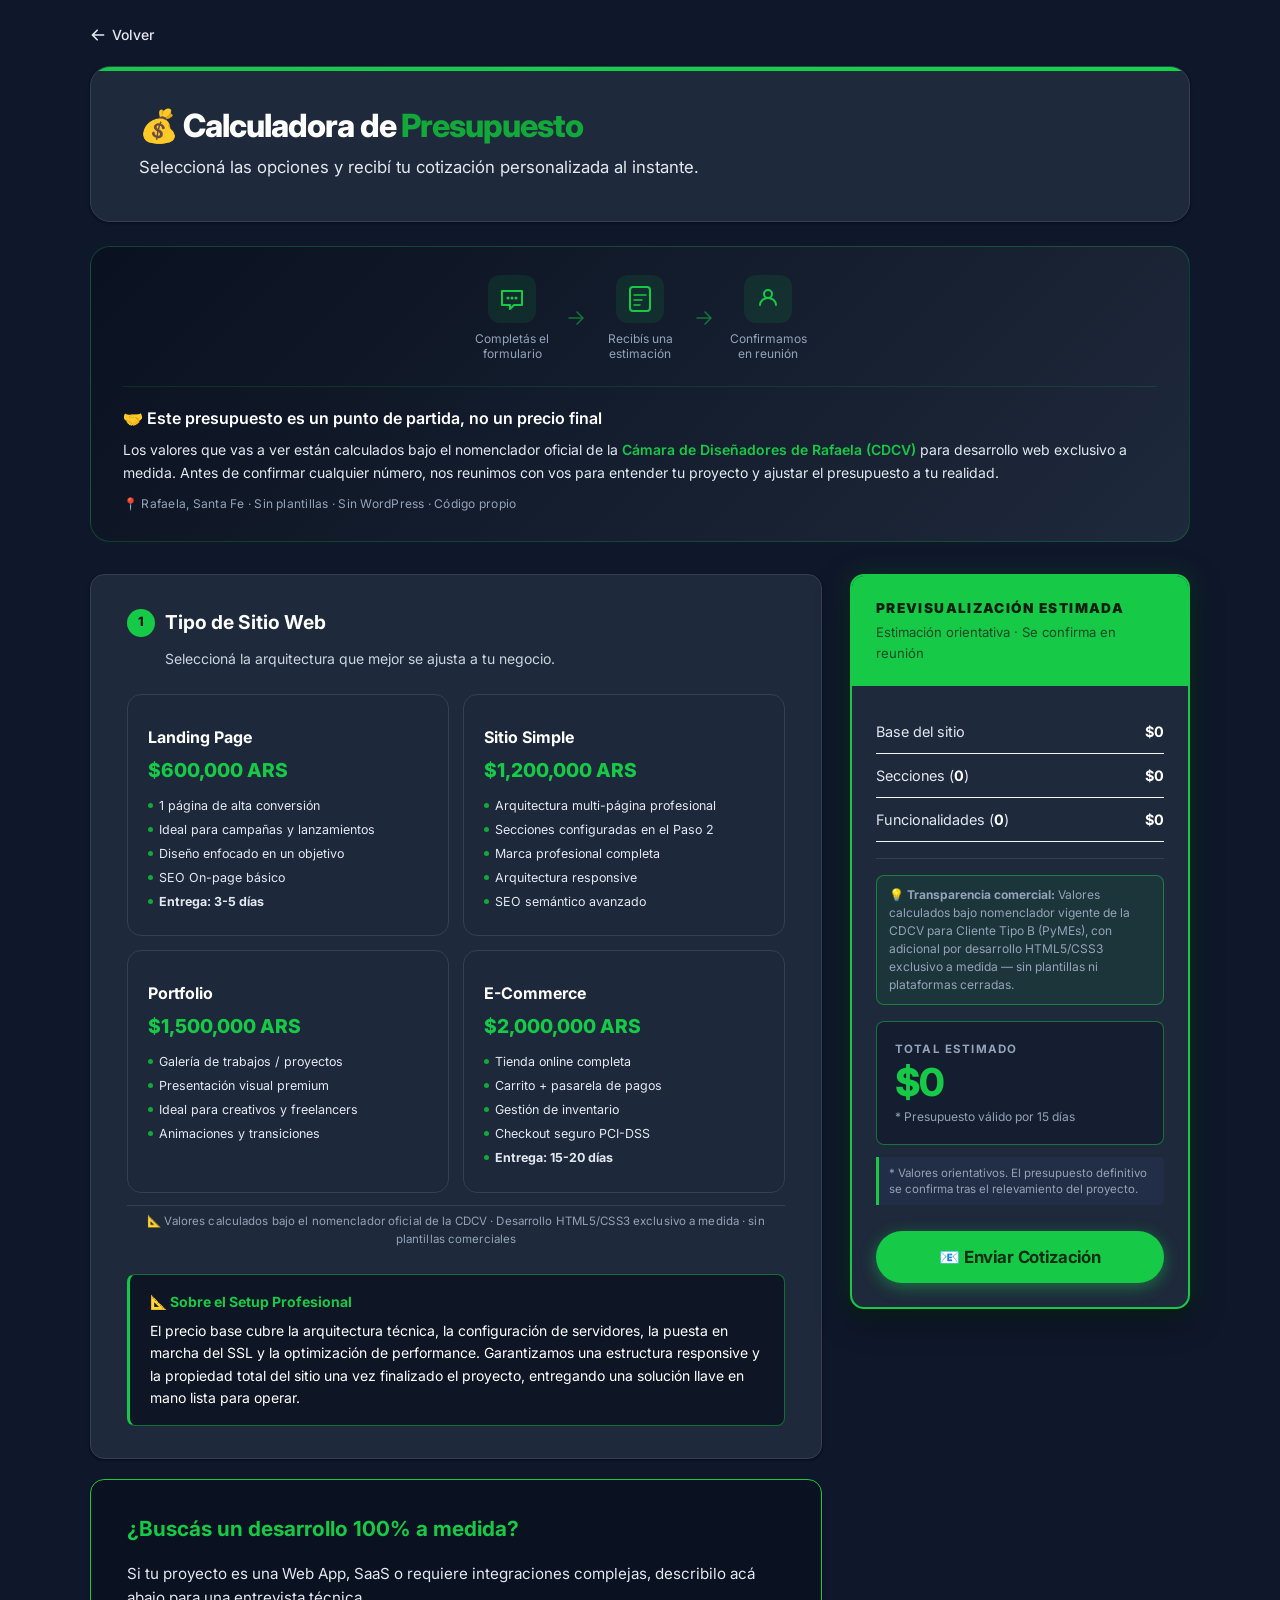
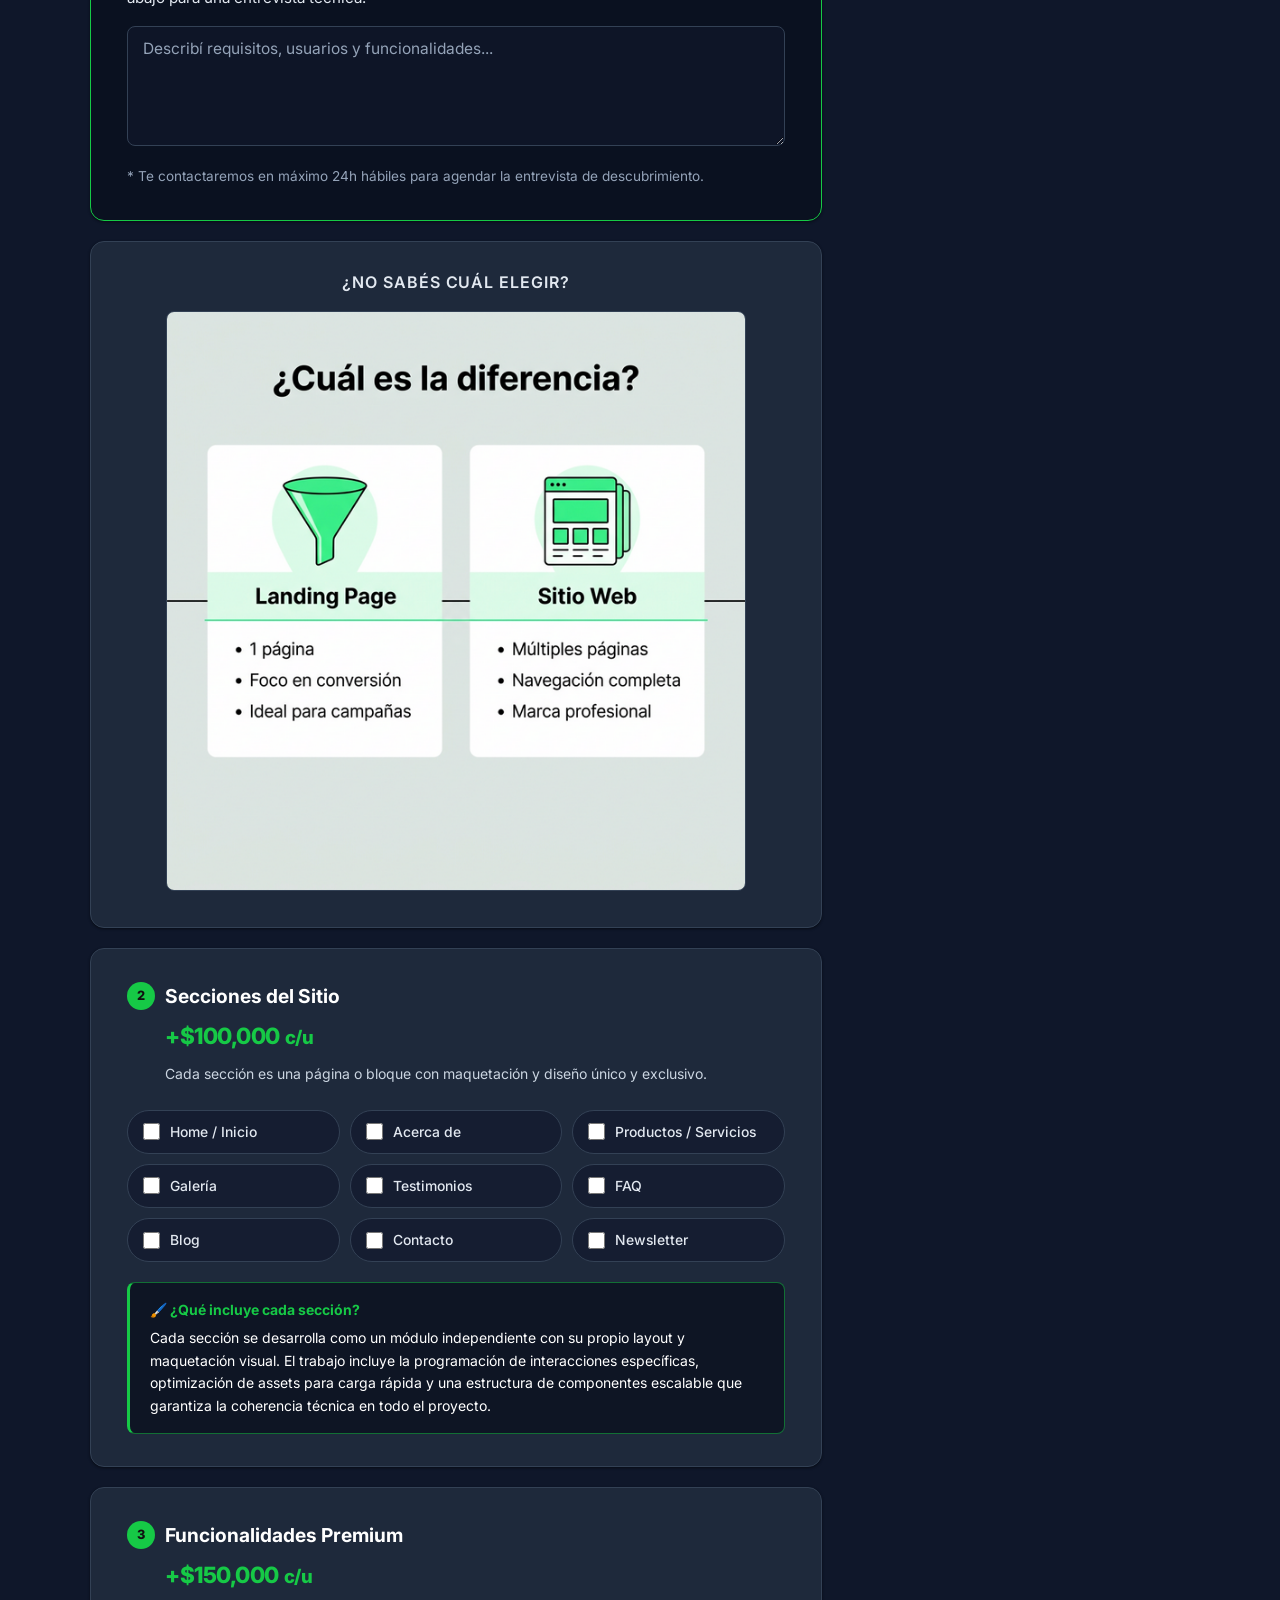
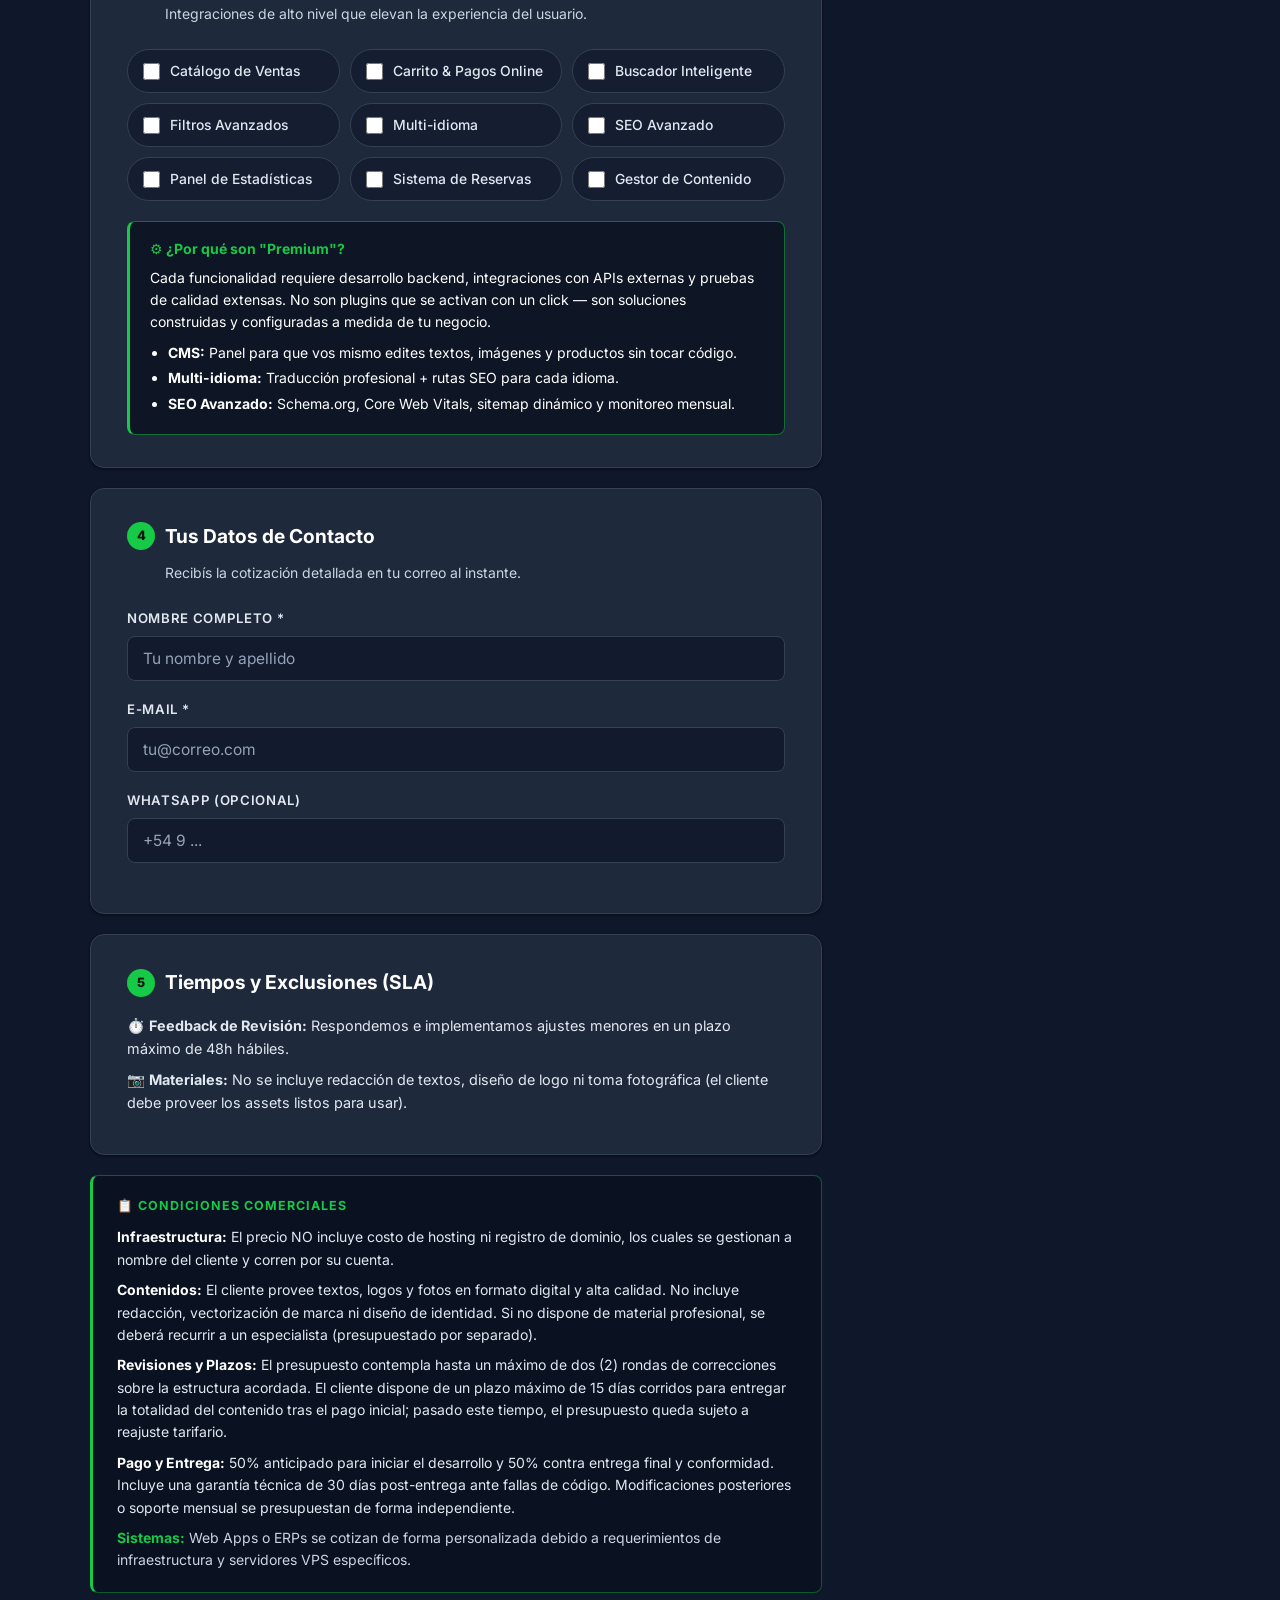
==== commit 4091eb16: "chore(docs): sincronizar CLAUDE.md con estructura real del repo" ====
--- a/presupuestador/index.html
+++ b/presupuestador/index.html
@@ -72,6 +72,63 @@
             <p>Seleccioná las opciones y recibí tu cotización personalizada al instante.</p>
         </div>
 
+        <div class="presup-banner">
+  <div class="presup-banner__ilustracion" aria-hidden="true">
+    <!-- Paso 1: Consultá -->
+    <div class="presup-banner__paso">
+      <svg viewBox="0 0 48 48" fill="none" xmlns="http://www.w3.org/2000/svg">
+        <rect width="48" height="48" rx="12" fill="rgba(22,201,70,0.1)"/>
+        <path d="M14 16h20v14H26l-4 4v-4h-8V16z" stroke="#16c946" stroke-width="2" stroke-linejoin="round"/>
+        <circle cx="20" cy="23" r="1.5" fill="#16c946"/>
+        <circle cx="24" cy="23" r="1.5" fill="#16c946"/>
+        <circle cx="28" cy="23" r="1.5" fill="#16c946"/>
+      </svg>
+      <span>Completás el formulario</span>
+    </div>
+    <!-- Flecha -->
+    <svg class="presup-banner__flecha" viewBox="0 0 24 24" fill="none">
+      <path d="M5 12h14M13 6l6 6-6 6" stroke="#16c946" stroke-width="1.5" stroke-linecap="round"/>
+    </svg>
+    <!-- Paso 2: Estimación -->
+    <div class="presup-banner__paso">
+      <svg viewBox="0 0 48 48" fill="none" xmlns="http://www.w3.org/2000/svg">
+        <rect width="48" height="48" rx="12" fill="rgba(22,201,70,0.1)"/>
+        <rect x="14" y="12" width="20" height="24" rx="3" stroke="#16c946" stroke-width="2"/>
+        <path d="M18 20h12M18 25h8M18 30h6" stroke="#16c946" stroke-width="1.5" stroke-linecap="round"/>
+      </svg>
+      <span>Recibís una estimación</span>
+    </div>
+    <!-- Flecha -->
+    <svg class="presup-banner__flecha" viewBox="0 0 24 24" fill="none">
+      <path d="M5 12h14M13 6l6 6-6 6" stroke="#16c946" stroke-width="1.5" stroke-linecap="round"/>
+    </svg>
+    <!-- Paso 3: Reunión -->
+    <div class="presup-banner__paso">
+      <svg viewBox="0 0 48 48" fill="none" xmlns="http://www.w3.org/2000/svg">
+        <rect width="48" height="48" rx="12" fill="rgba(22,201,70,0.1)"/>
+        <path d="M16 30c0-4 3.6-7 8-7s8 3 8 7" stroke="#16c946" stroke-width="2" stroke-linecap="round"/>
+        <circle cx="24" cy="19" r="4" stroke="#16c946" stroke-width="2"/>
+      </svg>
+      <span>Confirmamos en reunión</span>
+    </div>
+  </div>
+
+  <div class="presup-banner__texto">
+    <p class="presup-banner__titulo">
+      🤝 Este presupuesto es un punto de partida, no un precio final
+    </p>
+    <p class="presup-banner__desc">
+      Los valores que vas a ver están calculados bajo el nomenclador oficial de la
+      <strong>Cámara de Diseñadores de Rafaela (CDCV)</strong> para desarrollo web
+      exclusivo a medida. Antes de confirmar cualquier número, nos reunimos con vos
+      para entender tu proyecto y ajustar el presupuesto a tu realidad.
+    </p>
+    <p class="presup-banner__cdcv">
+      📍 Rafaela, Santa Fe · Sin plantillas · Sin WordPress · Código propio
+    </p>
+  </div>
+</div>
+
         <div class="main-grid">
             <!-- ══ LEFT COLUMN ══ -->
             <div class="left-col">
@@ -399,7 +456,7 @@
                 <section class="presupuesto-card">
                     <div class="presupuesto-card__header">
                         <h3>Previsualización Estimada</h3>
-                        <p>Actualización automática</p>
+                        <p>Estimación orientativa · Se confirma en reunión</p>
                     </div>
 
                     <div class="presupuesto-card__body">
--- a/presupuestador/css/style.css
+++ b/presupuestador/css/style.css
@@ -759,3 +759,96 @@
   border-top: 1px solid var(--border);
   letter-spacing: 0.01em;
 }
+
+/* ══ BANNER CONTEXTO PRESUPUESTO ══ */
+.presup-banner {
+  background: linear-gradient(135deg, #0a1120 0%, #1e293b 100%);
+  border: 1px solid rgba(22, 201, 70, 0.25);
+  border-radius: var(--radius-lg);
+  padding: 28px 32px;
+  margin-bottom: 32px;
+  display: flex;
+  flex-direction: column;
+  gap: 24px;
+}
+
+.presup-banner__ilustracion {
+  display: flex;
+  align-items: center;
+  justify-content: center;
+  gap: 12px;
+  flex-wrap: wrap;
+}
+
+.presup-banner__paso {
+  display: flex;
+  flex-direction: column;
+  align-items: center;
+  gap: 8px;
+  flex: 0 0 auto;
+}
+
+.presup-banner__paso svg {
+  width: 48px;
+  height: 48px;
+}
+
+.presup-banner__paso span {
+  font-size: 0.75rem;
+  color: var(--text-muted);
+  text-align: center;
+  max-width: 80px;
+  line-height: 1.3;
+}
+
+.presup-banner__flecha {
+  width: 24px;
+  height: 24px;
+  opacity: 0.5;
+  flex-shrink: 0;
+}
+
+.presup-banner__texto {
+  display: flex;
+  flex-direction: column;
+  gap: 10px;
+  border-top: 1px solid rgba(22, 201, 70, 0.15);
+  padding-top: 20px;
+}
+
+.presup-banner__titulo {
+  font-size: 1rem;
+  font-weight: 600;
+  color: var(--text-primary);
+  line-height: 1.4;
+}
+
+.presup-banner__desc {
+  font-size: 0.875rem;
+  color: var(--text-secondary);
+  line-height: 1.6;
+}
+
+.presup-banner__desc strong {
+  color: var(--accent);
+  font-weight: 600;
+}
+
+.presup-banner__cdcv {
+  font-size: 0.75rem;
+  color: var(--text-muted);
+  letter-spacing: 0.02em;
+}
+
+@media (max-width: 600px) {
+  .presup-banner {
+    padding: 20px 16px;
+  }
+  .presup-banner__flecha {
+    display: none;
+  }
+  .presup-banner__paso span {
+    max-width: 70px;
+    font-size: 0.7rem;
+  }
+}
